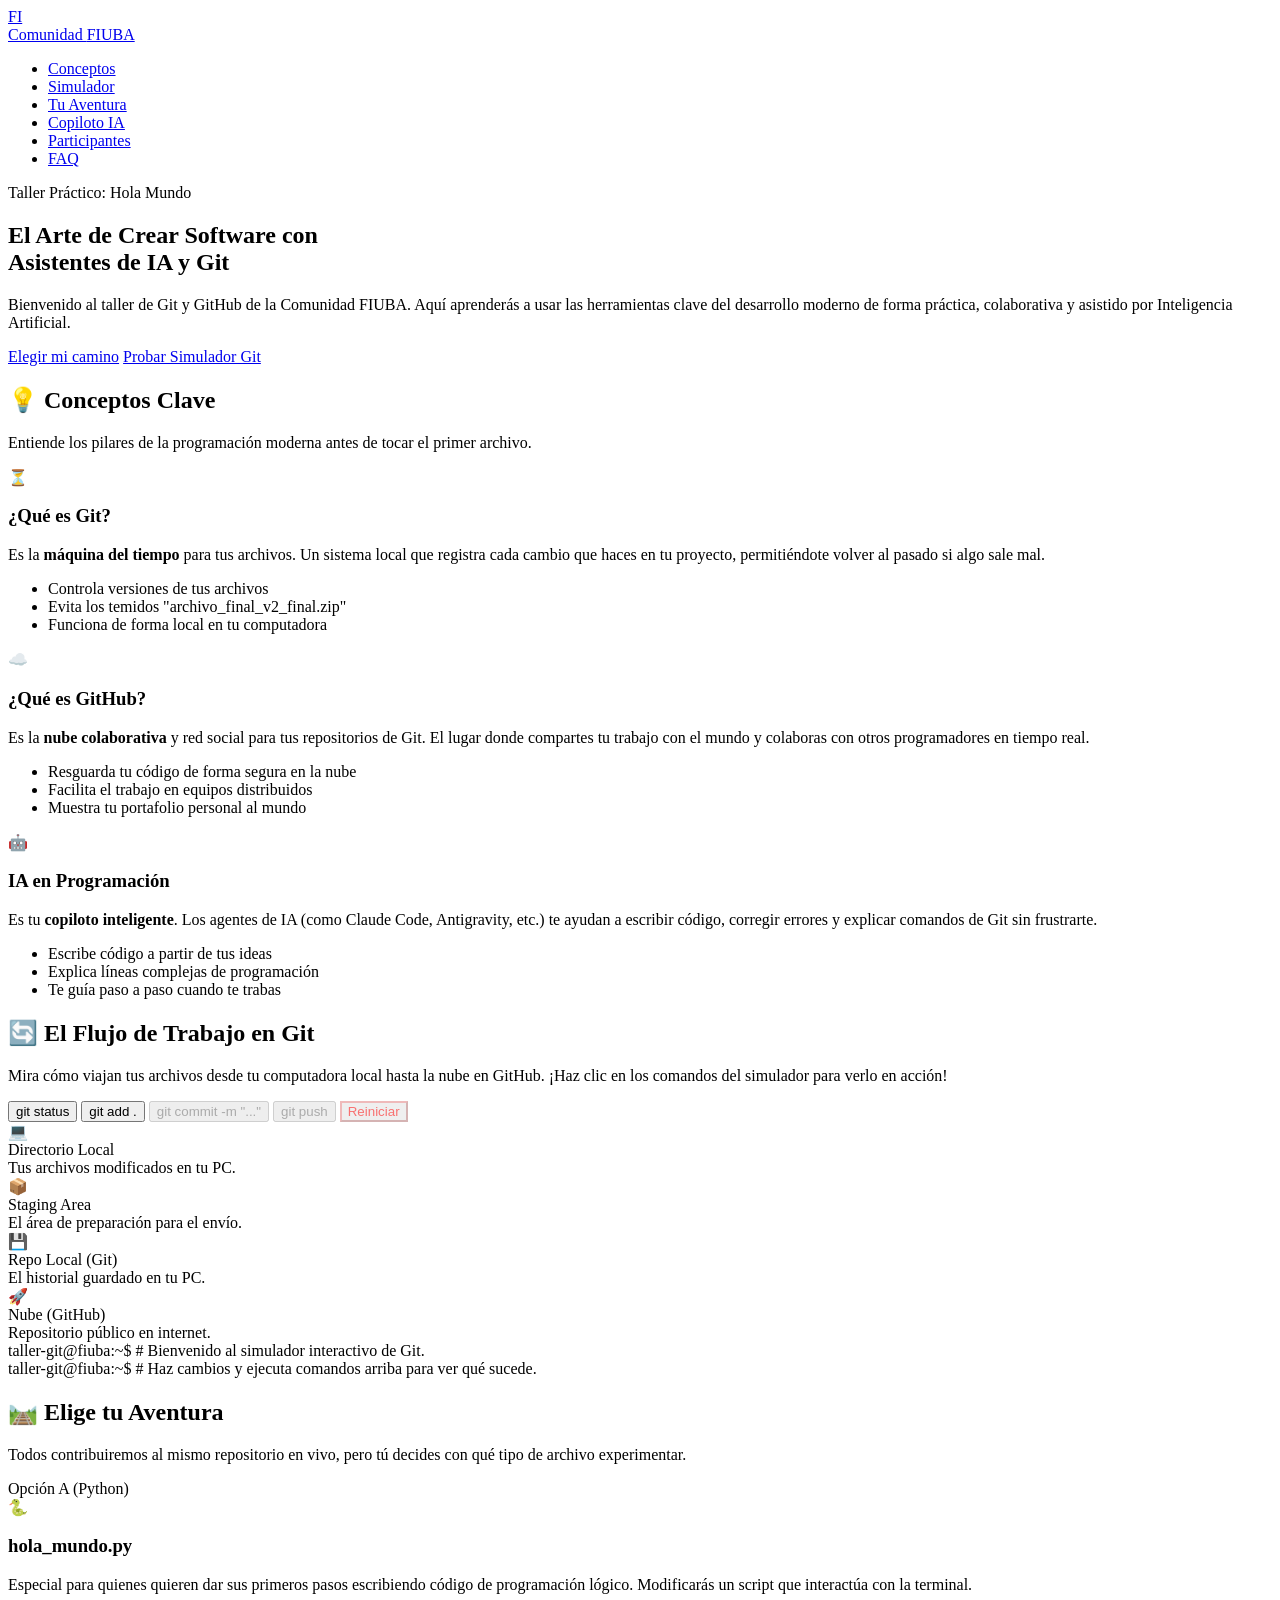
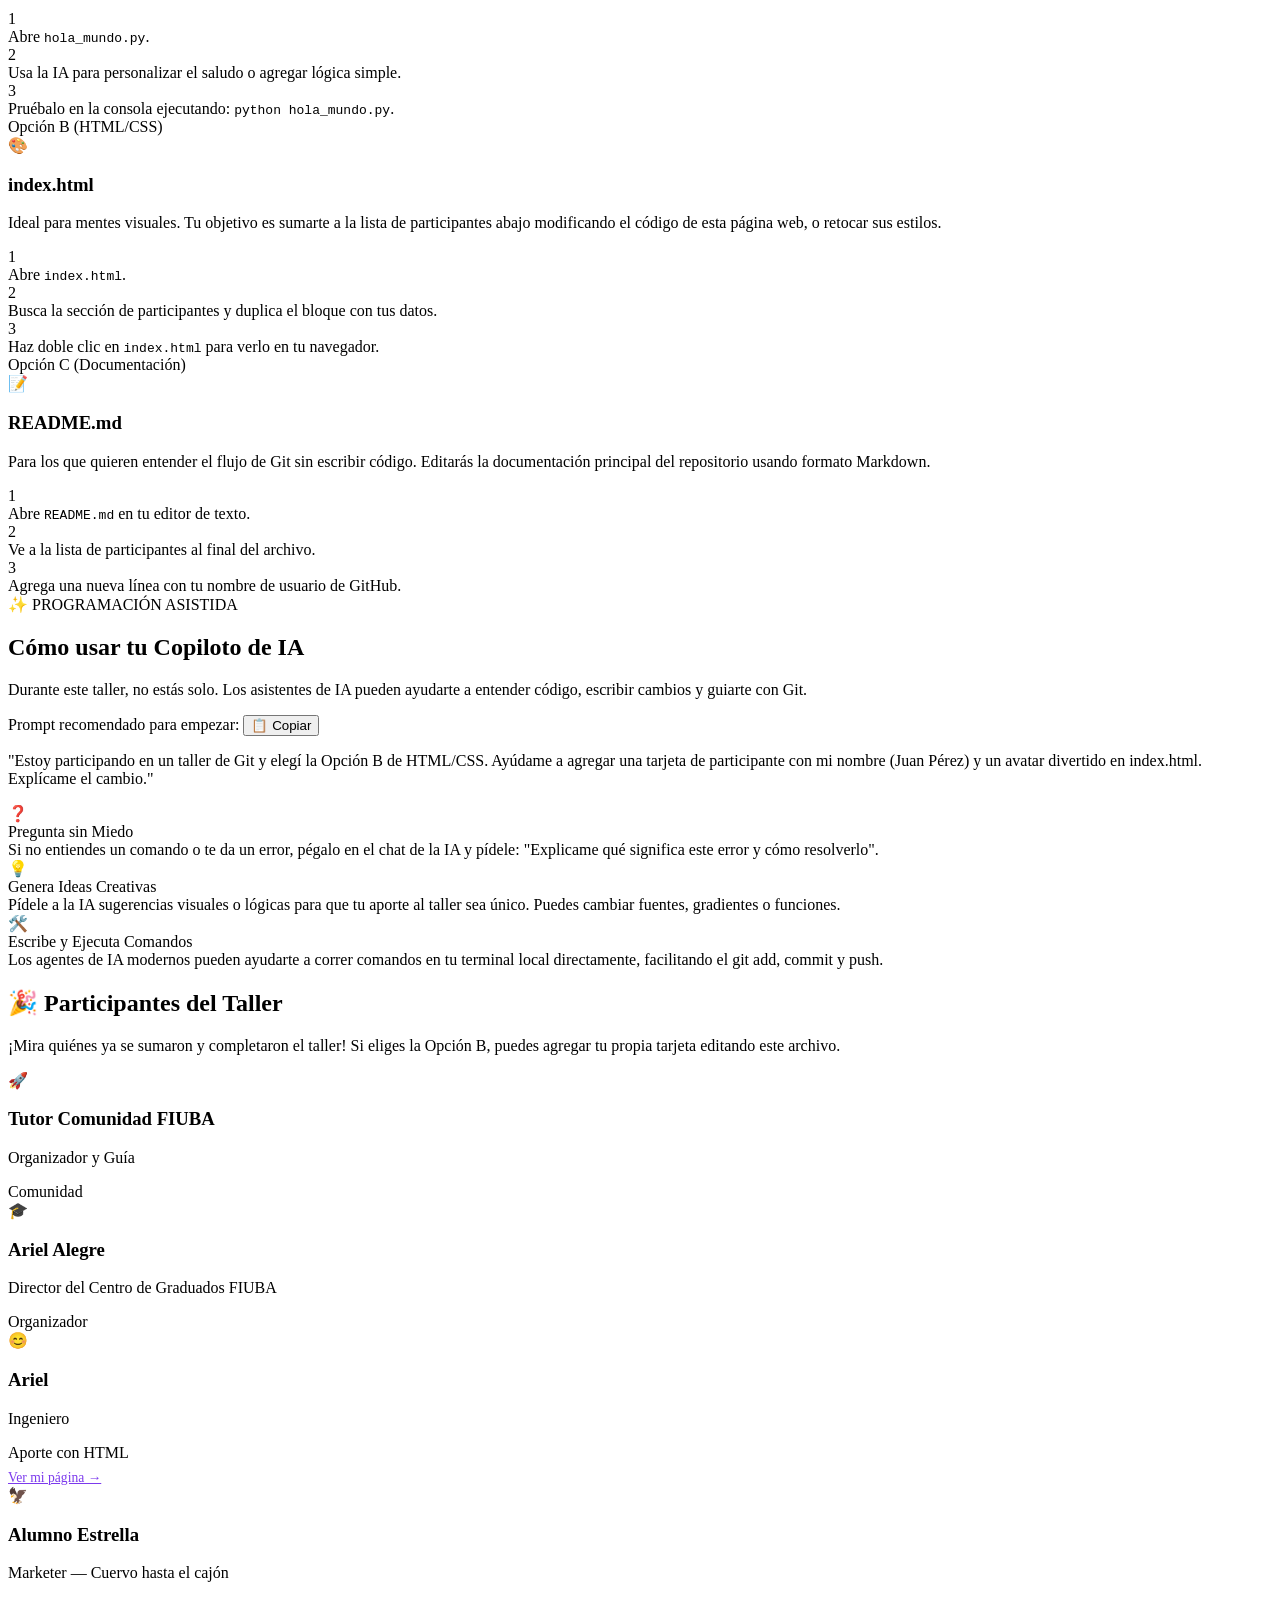
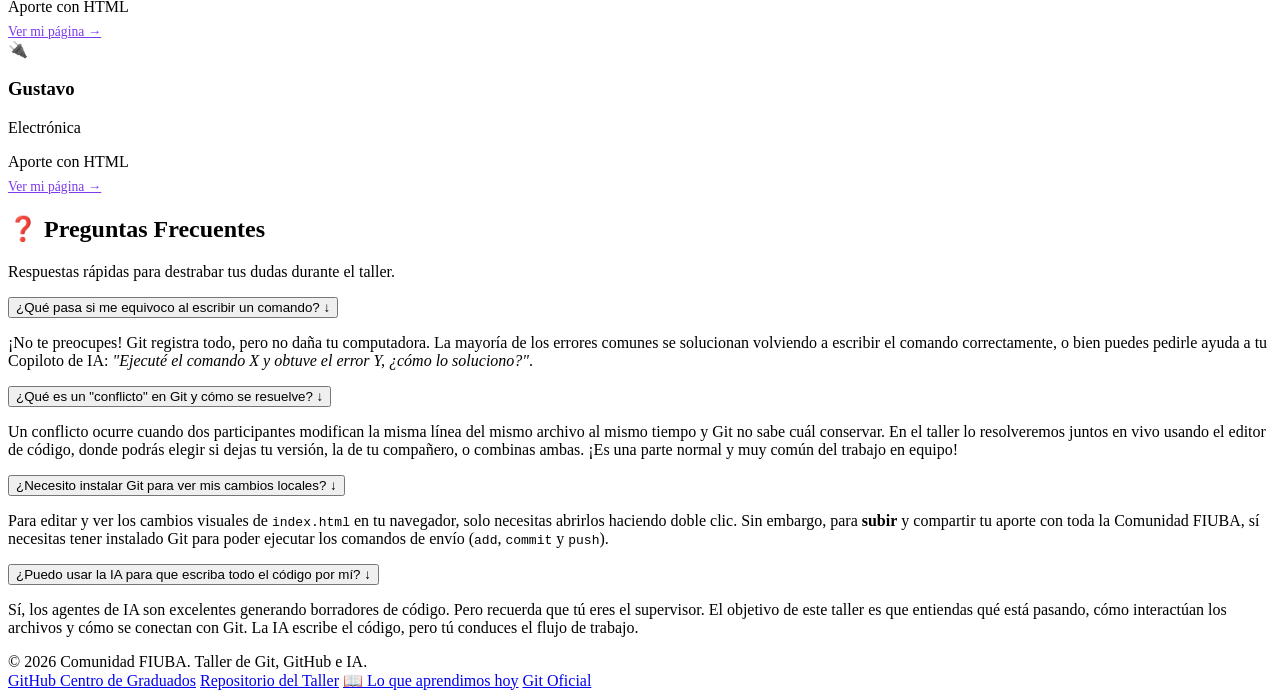
==== index.html @ e14eeb82 "Agregar tarjeta de Gustavo con link a su página" ====
<!DOCTYPE html>
<html lang="es">
<head>
  <meta charset="UTF-8">
  <meta name="viewport" content="width=device-width, initial-scale=1.0">
  <title>Taller: Hola Mundo con Git, GitHub e IA - Comunidad FIUBA</title>
  <meta name="description" content="Aprende las bases del control de versiones con Git, la colaboración en GitHub y cómo potenciar tu desarrollo con Inteligencia Artificial. Pensado para principiantes.">
  
  <!-- Enlace a los estilos premium -->
  <link rel="stylesheet" href="index.css">
  
  <!-- Icono favicon decorativo rápido -->
  <link rel="icon" href="data:image/svg+xml,<svg xmlns=%22http://www.w3.org/2000/svg%22 viewBox=%220 0 100 100%22><text y=%22.9em%22 font-size=%2290%22>🚀</text></svg>">
</head>
<body>

  <!-- HEADER -->
  <header>
    <div class="container header-content">
      <a href="#" class="logo">
        <div class="logo-icon">FI</div>
        <div class="logo-text">Comunidad <span>FIUBA</span></div>
      </a>
      <nav>
        <ul>
          <li><a href="#conceptos">Conceptos</a></li>
          <li><a href="#workflow">Simulador</a></li>
          <li><a href="#aventura">Tu Aventura</a></li>
          <li><a href="#copiloto">Copiloto IA</a></li>
          <li><a href="#participantes">Participantes</a></li>
          <li><a href="#faq">FAQ</a></li>
        </ul>
      </nav>
    </div>
  </header>

  <!-- HERO SECTION -->
  <section class="hero container">
    <div class="badge">
      <span class="badge-dot"></span>
      Taller Práctico: Hola Mundo
    </div>
    <h1>El Arte de Crear Software con<br><span>Asistentes de IA y Git</span></h1>
    <p>
      Bienvenido al taller de Git y GitHub de la Comunidad FIUBA. Aquí aprenderás a usar las herramientas clave del desarrollo moderno de forma práctica, colaborativa y asistido por Inteligencia Artificial.
    </p>
    <div class="cta-group">
      <a href="#aventura" class="btn btn-primary">Elegir mi camino</a>
      <a href="#workflow" class="btn btn-secondary">Probar Simulador Git</a>
    </div>
  </section>

  <!-- CONCEPTOS CLAVE -->
  <section id="conceptos" class="container">
    <div class="section-header">
      <h2>💡 Conceptos Clave</h2>
      <p>Entiende los pilares de la programación moderna antes de tocar el primer archivo.</p>
    </div>
    
    <div class="concept-grid">
      <!-- Tarjeta Git -->
      <div class="card card-cyan">
        <div class="card-icon card-icon-cyan">⏳</div>
        <h3>¿Qué es Git?</h3>
        <p>
          Es la <strong>máquina del tiempo</strong> para tus archivos. Un sistema local que registra cada cambio que haces en tu proyecto, permitiéndote volver al pasado si algo sale mal.
        </p>
        <ul class="card-bullets">
          <li>Controla versiones de tus archivos</li>
          <li>Evita los temidos "archivo_final_v2_final.zip"</li>
          <li>Funciona de forma local en tu computadora</li>
        </ul>
      </div>

      <!-- Tarjeta GitHub -->
      <div class="card card-violet">
        <div class="card-icon card-icon-violet">☁️</div>
        <h3>¿Qué es GitHub?</h3>
        <p>
          Es la <strong>nube colaborativa</strong> y red social para tus repositorios de Git. El lugar donde compartes tu trabajo con el mundo y colaboras con otros programadores en tiempo real.
        </p>
        <ul class="card-bullets">
          <li>Resguarda tu código de forma segura en la nube</li>
          <li>Facilita el trabajo en equipos distribuidos</li>
          <li>Muestra tu portafolio personal al mundo</li>
        </ul>
      </div>

      <!-- Tarjeta IA Asistida -->
      <div class="card card-pink">
        <div class="card-icon card-icon-pink">🤖</div>
        <h3>IA en Programación</h3>
        <p>
          Es tu <strong>copiloto inteligente</strong>. Los agentes de IA (como Claude Code, Antigravity, etc.) te ayudan a escribir código, corregir errores y explicar comandos de Git sin frustrarte.
        </p>
        <ul class="card-bullets">
          <li>Escribe código a partir de tus ideas</li>
          <li>Explica líneas complejas de programación</li>
          <li>Te guía paso a paso cuando te trabas</li>
        </ul>
      </div>
    </div>
  </section>

  <!-- SIMULADOR INTERACTIVO DE GIT -->
  <section id="workflow" class="container">
    <div class="section-header">
      <h2>🔄 El Flujo de Trabajo en Git</h2>
      <p>Mira cómo viajan tus archivos desde tu computadora local hasta la nube en GitHub. ¡Haz clic en los comandos del simulador para verlo en acción!</p>
    </div>

    <div class="visualizer-card">
      <!-- Controles del simulador -->
      <div class="simulator-controls">
        <button id="btn-status" class="btn-cmd">git status</button>
        <button id="btn-add" class="btn-cmd">git add .</button>
        <button id="btn-commit" class="btn-cmd" disabled>git commit -m "..."</button>
        <button id="btn-push" class="btn-cmd" disabled>git push</button>
        <button id="btn-reset-sim" class="btn-cmd" style="border-color: rgba(239, 68, 68, 0.3); color: #f87171;">Reiniciar</button>
      </div>

      <!-- Visualización de Nodos -->
      <div class="visualizer-steps">
        <!-- Nodo 1: Working Directory -->
        <div id="node-working" class="vis-step active step-working">
          <div class="vis-node">💻</div>
          <div class="vis-label">Directorio Local</div>
          <div class="vis-desc">Tus archivos modificados en tu PC.</div>
        </div>
        
        <!-- Nodo 2: Staging Area -->
        <div id="node-staging" class="vis-step step-staging">
          <div class="vis-node">📦</div>
          <div class="vis-label">Staging Area</div>
          <div class="vis-desc">El área de preparación para el envío.</div>
        </div>
        
        <!-- Nodo 3: Local Repo -->
        <div id="node-local" class="vis-step step-local">
          <div class="vis-node">💾</div>
          <div class="vis-label">Repo Local (Git)</div>
          <div class="vis-desc">El historial guardado en tu PC.</div>
        </div>
        
        <!-- Nodo 4: Remote GitHub -->
        <div id="node-remote" class="vis-step step-remote">
          <div class="vis-node">🚀</div>
          <div class="vis-label">Nube (GitHub)</div>
          <div class="vis-desc">Repositorio público en internet.</div>
        </div>
      </div>

      <!-- Consola de comandos simulada -->
      <div class="simulator-console">
        <div class="console-header">
          <div class="console-dot console-dot-red"></div>
          <div class="console-dot console-dot-yellow"></div>
          <div class="console-dot console-dot-green"></div>
        </div>
        <div id="console-content" class="console-content">
          <div class="console-line"><span class="console-prompt">taller-git@fiuba:~$</span> <span class="console-command"># Bienvenido al simulador interactivo de Git.</span></div>
          <div class="console-line"><span class="console-prompt">taller-git@fiuba:~$</span> <span class="console-command"># Haz cambios y ejecuta comandos arriba para ver qué sucede.</span></div>
        </div>
      </div>
    </div>
  </section>

  <!-- ELIGE TU AVENTURA (Los Caminos) -->
  <section id="aventura" class="container">
    <div class="section-header">
      <h2>🛤️ Elige tu Aventura</h2>
      <p>Todos contribuiremos al mismo repositorio en vivo, pero tú decides con qué tipo de archivo experimentar.</p>
    </div>

    <div class="adventure-cards">
      <!-- Opción A: Python -->
      <div class="adv-card">
        <div class="adv-header">
          <span class="adv-badge badge-py">Opción A (Python)</span>
          <div class="adv-icon">🐍</div>
        </div>
        <h3>hola_mundo.py</h3>
        <p>
          Especial para quienes quieren dar sus primeros pasos escribiendo código de programación lógico. Modificarás un script que interactúa con la terminal.
        </p>
        <div class="adv-steps">
          <div class="adv-step-item">
            <div class="adv-step-num">1</div>
            <div class="adv-step-text">Abre <code>hola_mundo.py</code>.</div>
          </div>
          <div class="adv-step-item">
            <div class="adv-step-num">2</div>
            <div class="adv-step-text">Usa la IA para personalizar el saludo o agregar lógica simple.</div>
          </div>
          <div class="adv-step-item">
            <div class="adv-step-num">3</div>
            <div class="adv-step-text">Pruébalo en la consola ejecutando: <code>python hola_mundo.py</code>.</div>
          </div>
        </div>
      </div>

      <!-- Opción B: HTML/CSS (Esta página) -->
      <div class="adv-card">
        <div class="adv-header">
          <span class="adv-badge badge-html">Opción B (HTML/CSS)</span>
          <div class="adv-icon">🎨</div>
        </div>
        <h3>index.html</h3>
        <p>
          Ideal para mentes visuales. Tu objetivo es sumarte a la lista de participantes abajo modificando el código de esta página web, o retocar sus estilos.
        </p>
        <div class="adv-steps">
          <div class="adv-step-item">
            <div class="adv-step-num">1</div>
            <div class="adv-step-text">Abre <code>index.html</code>.</div>
          </div>
          <div class="adv-step-item">
            <div class="adv-step-num">2</div>
            <div class="adv-step-text">Busca la sección de participantes y duplica el bloque con tus datos.</div>
          </div>
          <div class="adv-step-item">
            <div class="adv-step-num">3</div>
            <div class="adv-step-text">Haz doble clic en <code>index.html</code> para verlo en tu navegador.</div>
          </div>
        </div>
      </div>

      <!-- Opción C: README.md -->
      <div class="adv-card">
        <div class="adv-header">
          <span class="adv-badge badge-md">Opción C (Documentación)</span>
          <div class="adv-icon">📝</div>
        </div>
        <h3>README.md</h3>
        <p>
          Para los que quieren entender el flujo de Git sin escribir código. Editarás la documentación principal del repositorio usando formato Markdown.
        </p>
        <div class="adv-steps">
          <div class="adv-step-item">
            <div class="adv-step-num">1</div>
            <div class="adv-step-text">Abre <code>README.md</code> en tu editor de texto.</div>
          </div>
          <div class="adv-step-item">
            <div class="adv-step-num">2</div>
            <div class="adv-step-text">Ve a la lista de participantes al final del archivo.</div>
          </div>
          <div class="adv-step-item">
            <div class="adv-step-num">3</div>
            <div class="adv-step-text">Agrega una nueva línea con tu nombre de usuario de GitHub.</div>
          </div>
        </div>
      </div>
    </div>
  </section>

  <!-- SECCIÓN COPILOTO DE IA -->
  <section id="copiloto" class="container">
    <div class="ia-guide">
      <div class="ia-guide-content">
        <div>
          <div class="ia-badge">✨ PROGRAMACIÓN ASISTIDA</div>
          <h2 class="ia-title">Cómo usar tu <span>Copiloto de IA</span></h2>
          <p class="ia-intro">
            Durante este taller, no estás solo. Los asistentes de IA pueden ayudarte a entender código, escribir cambios y guiarte con Git.
          </p>
          
          <div class="prompt-box">
            <div class="prompt-header">
              <span>Prompt recomendado para empezar:</span>
              <button class="prompt-copy-btn" onclick="copyPrompt()">📋 Copiar</button>
            </div>
            <p id="prompt-text" class="prompt-text">
              "Estoy participando en un taller de Git y elegí la Opción B de HTML/CSS. Ayúdame a agregar una tarjeta de participante con mi nombre (Juan Pérez) y un avatar divertido en index.html. Explícame el cambio."
            </p>
          </div>
        </div>

        <div class="ia-features">
          <!-- Feature 1 -->
          <div class="ia-feature-card">
            <div class="ia-feat-icon">❓</div>
            <div>
              <div class="ia-feat-title">Pregunta sin Miedo</div>
              <div class="ia-feat-desc">Si no entiendes un comando o te da un error, pégalo en el chat de la IA y pídele: "Explicame qué significa este error y cómo resolverlo".</div>
            </div>
          </div>
          <!-- Feature 2 -->
          <div class="ia-feature-card">
            <div class="ia-feat-icon">💡</div>
            <div>
              <div class="ia-feat-title">Genera Ideas Creativas</div>
              <div class="ia-feat-desc">Pídele a la IA sugerencias visuales o lógicas para que tu aporte al taller sea único. Puedes cambiar fuentes, gradientes o funciones.</div>
            </div>
          </div>
          <!-- Feature 3 -->
          <div class="ia-feature-card">
            <div class="ia-feat-icon">🛠️</div>
            <div>
              <div class="ia-feat-title">Escribe y Ejecuta Comandos</div>
              <div class="ia-feat-desc">Los agentes de IA modernos pueden ayudarte a correr comandos en tu terminal local directamente, facilitando el git add, commit y push.</div>
            </div>
          </div>
        </div>
      </div>
    </div>
  </section>

  <!-- PARTICIPANTES DEL TALLER (Espacio interactivo para los alumnos) -->
  <section id="participantes" class="container">
    <div class="section-header">
      <h2>🎉 Participantes del Taller</h2>
      <p>¡Mira quiénes ya se sumaron y completaron el taller! Si eliges la Opción B, puedes agregar tu propia tarjeta editando este archivo.</p>
    </div>
    
    <div class="participantes-grid">
      
      <!-- EJEMPLO DE TARJETA:
           Para sumarte, copia el siguiente bloque, pégalo ABAJO de este comentario y modifícalo con tus datos:
           
      <div class="participante-card">
        <div class="part-avatar">🦊</div>
        <h3>Tu Nombre y Apellido</h3>
        <p>Tu rol / Pasatiempo / Carrera</p>
        <span class="part-badge badge-html">Aporte con HTML</span>
      </div>
      -->
      
      <!-- Tarjeta del Tutor del Taller -->
      <div class="participante-card">
        <div class="part-avatar">🚀</div>
        <h3>Tutor Comunidad FIUBA</h3>
        <p>Organizador y Guía</p>
        <span class="part-badge badge-fiuba">Comunidad</span>
      </div>

      <div class="participante-card">
        <div class="part-avatar">🎓</div>
        <h3>Ariel Alegre</h3>
        <p>Director del Centro de Graduados FIUBA</p>
        <span class="part-badge badge-fiuba">Organizador</span>
      </div>

      <div class="participante-card">
        <div class="part-avatar">😊</div>
        <h3>Ariel</h3>
        <p>Ingeniero</p>
        <span class="part-badge badge-html">Aporte con HTML</span>
        <br>
        <a href="/ariel.html" style="color:#7c3aed; font-size:0.85rem; margin-top:0.5rem; display:inline-block;">Ver mi página →</a>
      </div>

      <div class="participante-card">
        <div class="part-avatar">🦅</div>
        <h3>Alumno Estrella</h3>
        <p>Marketer — Cuervo hasta el cajón</p>
        <span class="part-badge badge-html">Aporte con HTML</span>
        <br>
        <a href="/alumno-estrella.html" style="color:#7c3aed; font-size:0.85rem; margin-top:0.5rem; display:inline-block;">Ver mi página →</a>
      </div>

      <div class="participante-card">
        <div class="part-avatar">🔌</div>
        <h3>Gustavo</h3>
        <p>Electrónica</p>
        <span class="part-badge badge-html">Aporte con HTML</span>
        <br>
        <a href="/gustavo.html" style="color:#7c3aed; font-size:0.85rem; margin-top:0.5rem; display:inline-block;">Ver mi página →</a>
      </div>

      <!-- AGREGAR NUEVAS TARJETAS DE ALUMNOS AQUÍ -->

    </div>
  </section>

  <!-- PREGUNTAS FRECUENTES (FAQ) -->
  <section id="faq" class="container">
    <div class="section-header">
      <h2>❓ Preguntas Frecuentes</h2>
      <p>Respuestas rápidas para destrabar tus dudas durante el taller.</p>
    </div>

    <div class="faq-list">
      <!-- FAQ 1 -->
      <div class="faq-item">
        <button class="faq-question">
          <span>¿Qué pasa si me equivoco al escribir un comando?</span>
          <span class="faq-icon">↓</span>
        </button>
        <div class="faq-answer">
          <p>
            ¡No te preocupes! Git registra todo, pero no daña tu computadora. La mayoría de los errores comunes se solucionan volviendo a escribir el comando correctamente, o bien puedes pedirle ayuda a tu Copiloto de IA: <em>"Ejecuté el comando X y obtuve el error Y, ¿cómo lo soluciono?"</em>.
          </p>
        </div>
      </div>

      <!-- FAQ 2 -->
      <div class="faq-item">
        <button class="faq-question">
          <span>¿Qué es un "conflicto" en Git y cómo se resuelve?</span>
          <span class="faq-icon">↓</span>
        </button>
        <div class="faq-answer">
          <p>
            Un conflicto ocurre cuando dos participantes modifican la misma línea del mismo archivo al mismo tiempo y Git no sabe cuál conservar. En el taller lo resolveremos juntos en vivo usando el editor de código, donde podrás elegir si dejas tu versión, la de tu compañero, o combinas ambas. ¡Es una parte normal y muy común del trabajo en equipo!
          </p>
        </div>
      </div>

      <!-- FAQ 3 -->
      <div class="faq-item">
        <button class="faq-question">
          <span>¿Necesito instalar Git para ver mis cambios locales?</span>
          <span class="faq-icon">↓</span>
        </button>
        <div class="faq-answer">
          <p>
            Para editar y ver los cambios visuales de <code>index.html</code> en tu navegador, solo necesitas abrirlos haciendo doble clic. Sin embargo, para <strong>subir</strong> y compartir tu aporte con toda la Comunidad FIUBA, sí necesitas tener instalado Git para poder ejecutar los comandos de envío (<code>add</code>, <code>commit</code> y <code>push</code>).
          </p>
        </div>
      </div>

      <!-- FAQ 4 -->
      <div class="faq-item">
        <button class="faq-question">
          <span>¿Puedo usar la IA para que escriba todo el código por mí?</span>
          <span class="faq-icon">↓</span>
        </button>
        <div class="faq-answer">
          <p>
            Sí, los agentes de IA son excelentes generando borradores de código. Pero recuerda que tú eres el supervisor. El objetivo de este taller es que entiendas qué está pasando, cómo interactúan los archivos y cómo se conectan con Git. La IA escribe el código, pero tú conduces el flujo de trabajo.
          </p>
        </div>
      </div>
    </div>
  </section>

  <!-- FOOTER -->
  <footer>
    <div class="container footer-content">
      <div class="footer-copy">
        © 2026 Comunidad FIUBA. Taller de Git, GitHub e IA.
      </div>
      <div class="footer-links">
        <a href="https://github.com/centrograduadosFIUBA" target="_blank">GitHub Centro de Graduados</a>
        <a href="https://github.com/centrograduadosFIUBA/tallerHM.git" target="_blank">Repositorio del Taller</a>
        <a href="https://github.com/centrograduadosFIUBA/tallerHM#lo-que-aprendí-hoy" target="_blank">📖 Lo que aprendimos hoy</a>
        <a href="https://git-scm.com/" target="_blank">Git Oficial</a>
      </div>
    </div>
  </footer>

  <!-- LÓGICA DE INTERACTIVIDAD (JAVASCRIPT) -->
  <script>
    // 1. Efecto Glow de Seguimiento del Mouse para las Tarjetas
    const cards = document.querySelectorAll('.card, .adv-card, .participante-card');
    cards.forEach(card => {
      card.addEventListener('mousemove', e => {
        const rect = card.getBoundingClientRect();
        const x = e.clientX - rect.left;
        const y = e.clientY - rect.top;
        card.style.setProperty('--mouse-x', `${x}px`);
        card.style.setProperty('--mouse-y', `${y}px`);
      });
    });

    // 2. Acordeón de Preguntas Frecuentes
    const faqItems = document.querySelectorAll('.faq-item');
    faqItems.forEach(item => {
      const question = item.querySelector('.faq-question');
      question.addEventListener('click', () => {
        const isActive = item.classList.contains('active');
        
        // Cerrar todos los demás items
        faqItems.forEach(otherItem => {
          if (otherItem !== item) {
            otherItem.classList.remove('active');
          }
        });
        
        // Alternar el item actual
        if (isActive) {
          item.classList.remove('active');
        } else {
          item.classList.add('active');
        }
      });
    });

    // 3. Copiar Prompt de IA al Portapapeles
    function copyPrompt() {
      const promptText = document.getElementById('prompt-text').innerText.trim();
      navigator.clipboard.writeText(promptText).then(() => {
        const copyBtn = document.querySelector('.prompt-copy-btn');
        copyBtn.innerText = '✅ ¡Copiado!';
        copyBtn.style.color = 'var(--accent-green)';
        setTimeout(() => {
          copyBtn.innerText = '📋 Copiar';
          copyBtn.style.color = 'var(--text-muted)';
        }, 2000);
      }).catch(err => {
        console.error('Error al copiar al portapapeles: ', err);
      });
    }

    // 4. Simulador Interactivo de Git Flow
    const nodes = {
      working: document.getElementById('node-working'),
      staging: document.getElementById('node-staging'),
      local: document.getElementById('node-local'),
      remote: document.getElementById('node-remote')
    };

    const buttons = {
      status: document.getElementById('btn-status'),
      add: document.getElementById('btn-add'),
      commit: document.getElementById('btn-commit'),
      push: document.getElementById('btn-push'),
      reset: document.getElementById('btn-reset-sim')
    };

    const consoleContent = document.getElementById('console-content');

    let simState = 'idle'; // idle -> has_changes -> staged -> committed -> pushed

    function writeConsole(cmd, output) {
      const lineHtml = `
        <div class="console-line">
          <span class="console-prompt">taller-git@fiuba:~$</span> 
          <span class="console-command">${cmd}</span>
        </div>
        <div class="console-line">
          <span class="console-output">${output}</span>
        </div>
      `;
      consoleContent.innerHTML += lineHtml;
      // Scroll automático al final de la consola
      consoleContent.scrollTop = consoleContent.scrollHeight;
    }

    function clearConsole() {
      consoleContent.innerHTML = '';
    }

    // Comportamientos de los comandos del simulador
    buttons.status.addEventListener('click', () => {
      if (simState === 'idle') {
        simState = 'has_changes';
        writeConsole('git status', 
`En la rama main
Tu rama está al día con 'origin/main'.

Archivos sin preparar para el commit:
  (usa "git add <archivo>..." para incluirlo a lo que se enviará)
\t<span style="color:#ef4444;">modificado:   index.html</span>
\t<span style="color:#ef4444;">modificado:   hola_mundo.py</span>

sin cambios agregados al commit (usa "git add" y/o "git commit -a")`);
      } else if (simState === 'has_changes') {
        writeConsole('git status', 
`En la rama main
Cambios no preparados para el commit (los mismos archivos modificados).
Usa git add para prepararlos.`);
      } else if (simState === 'staged') {
        writeConsole('git status',
`En la rama main
Cambios listos para ser comprometidos:
  (usa "git restore --staged <archivo>..." para sacar del área de preparación)
\t<span style="color:#10b981;">modificado:   index.html</span>
\t<span style="color:#10b981;">modificado:   hola_mundo.py</span>`);
      } else if (simState === 'committed') {
        writeConsole('git status',
`En la rama main
Tu rama está adelantada a 'origin/main' por 1 commit.
  (usa "git push" para publicar tus commits locales)

nada para hacer commit, el árbol de trabajo está limpio`);
      } else if (simState === 'pushed') {
        writeConsole('git status',
`En la rama main
Tu rama está al día con 'origin/main'.

nada para hacer commit, el árbol de trabajo está limpio`);
      }
    });

    buttons.add.addEventListener('click', () => {
      if (simState === 'idle' || simState === 'has_changes') {
        simState = 'staged';
        
        // Animación visual de transición
        nodes.working.classList.remove('active');
        nodes.staging.classList.add('active');
        
        writeConsole('git add .', 
`Se agregaron los archivos al área de Staging (preparación).
Listo para guardar un commit.`);
        
        buttons.commit.disabled = false;
        buttons.add.disabled = true;
      }
    });

    buttons.commit.addEventListener('click', () => {
      if (simState === 'staged') {
        simState = 'committed';
        
        // Animación visual de transición
        nodes.staging.classList.remove('active');
        nodes.local.classList.add('active');
        
        writeConsole('git commit -m "Mi primer aporte al taller"', 
`[main b8f2a1c] Mi primer aporte al taller
 2 files changed, 15 insertions(+), 2 deletions(-)
 Commit guardado exitosamente en tu historial local.`);
        
        buttons.push.disabled = false;
        buttons.commit.disabled = true;
      }
    });

    buttons.push.addEventListener('click', () => {
      if (simState === 'committed') {
        simState = 'pushed';
        
        // Animación visual de transición
        nodes.local.classList.remove('active');
        nodes.remote.classList.add('active');
        
        writeConsole('git push', 
`Subiendo objetos: 100% (5/5), completado.
Resolviendo deltas: 100% (3/3), completado.
To https://github.com/centrograduadosFIUBA/tallerHM.git
   a2c4e1d..b8f2a1c  main -> main
¡Felicidades! Tu aporte está en vivo en la nube de GitHub.`);
        
        buttons.push.disabled = true;
      }
    });

    buttons.reset.addEventListener('click', () => {
      simState = 'idle';
      clearConsole();
      
      // Resetear nodos activos
      Object.values(nodes).forEach(n => n.classList.remove('active'));
      nodes.working.classList.add('active');
      
      // Resetear botones
      buttons.add.disabled = false;
      buttons.commit.disabled = true;
      buttons.push.disabled = true;
      
      writeConsole('# Simulador reiniciado.', 'Modifica archivos locales y empieza de nuevo con "git status" o "git add .".');
    });

  </script>
</body>
</html>
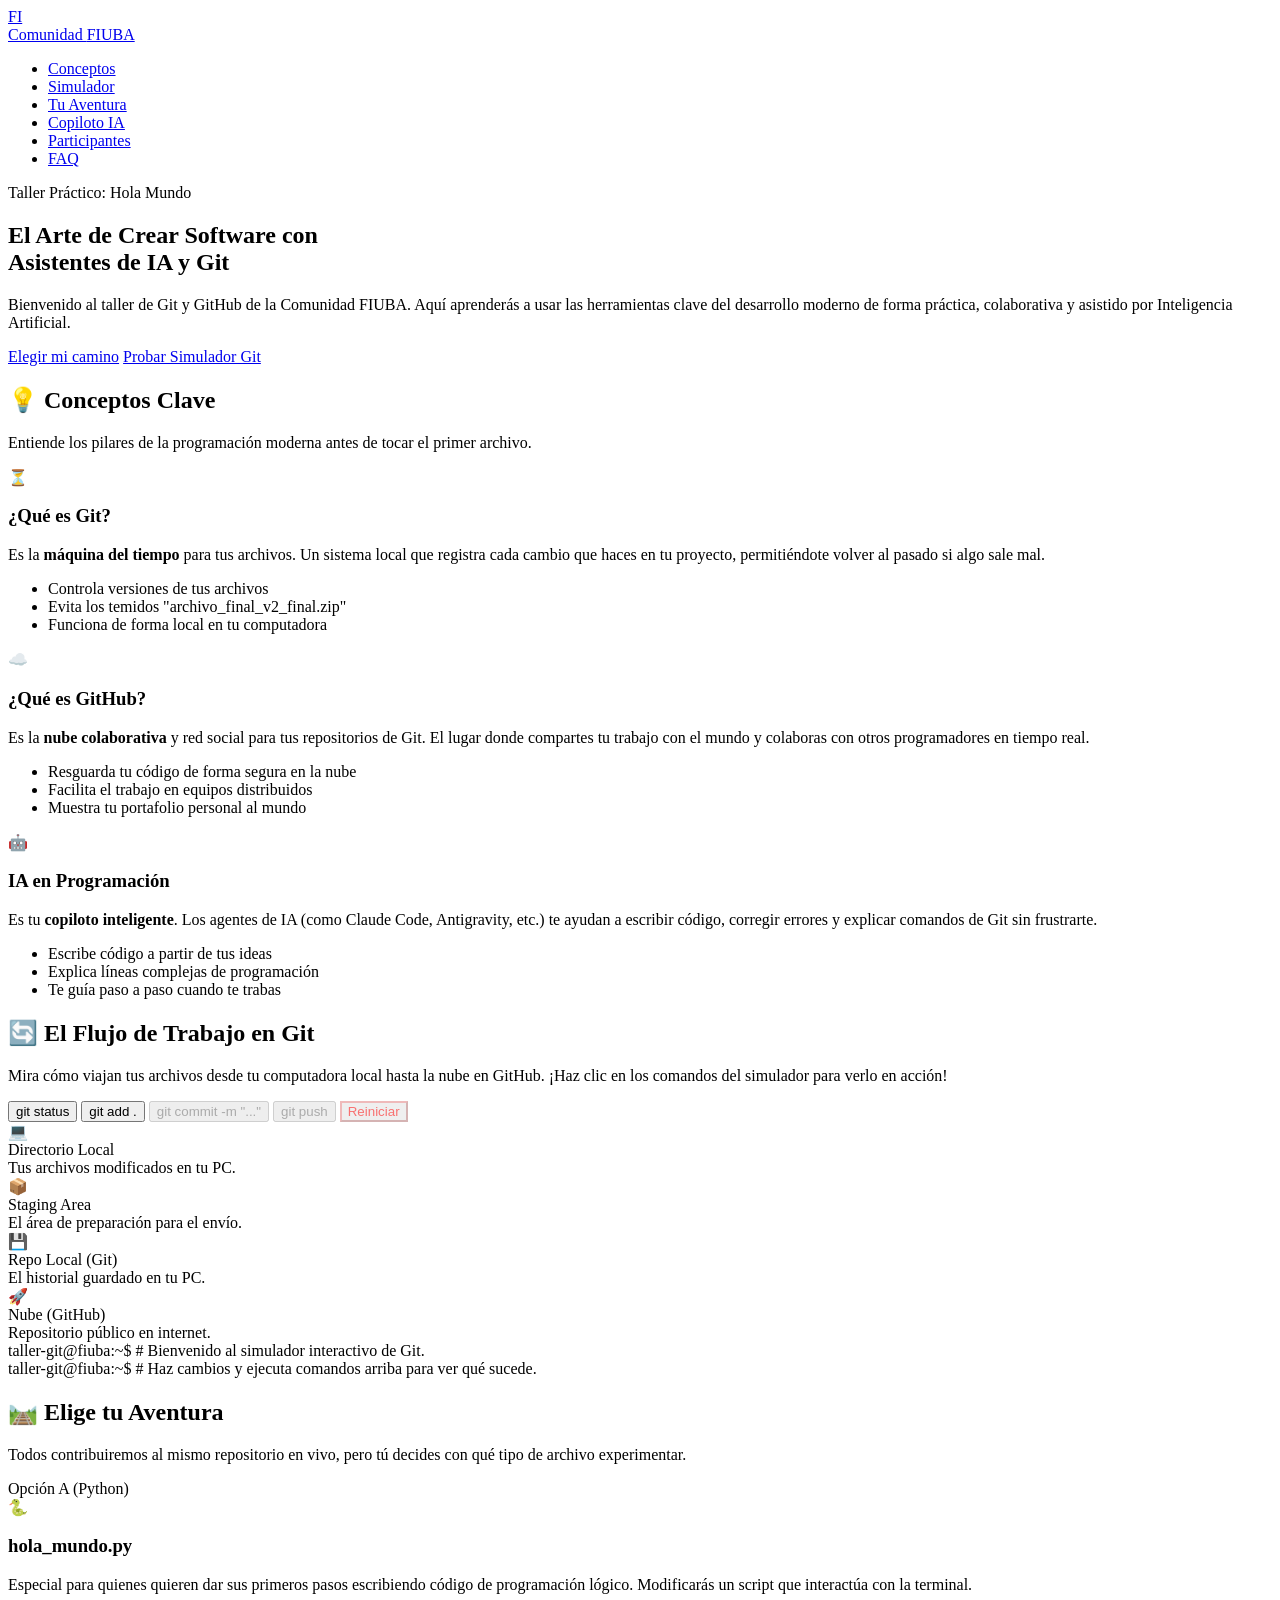
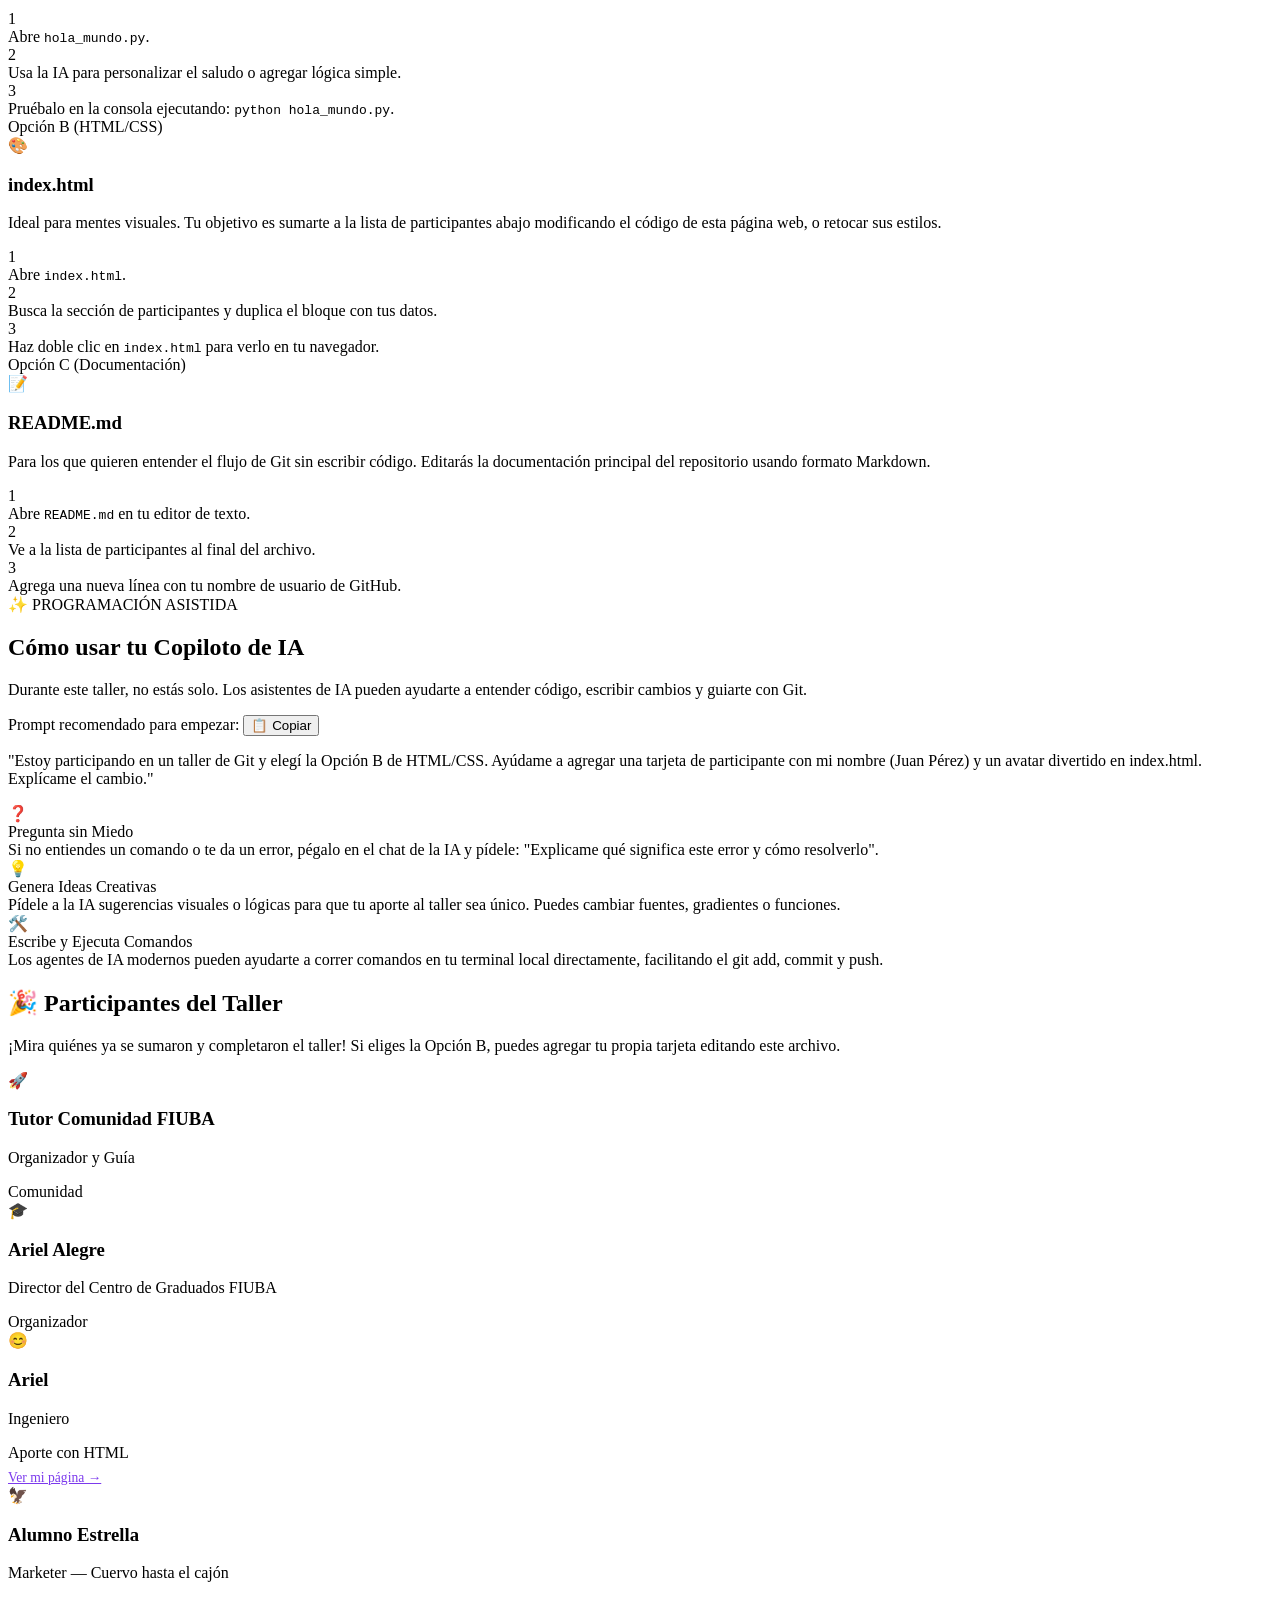
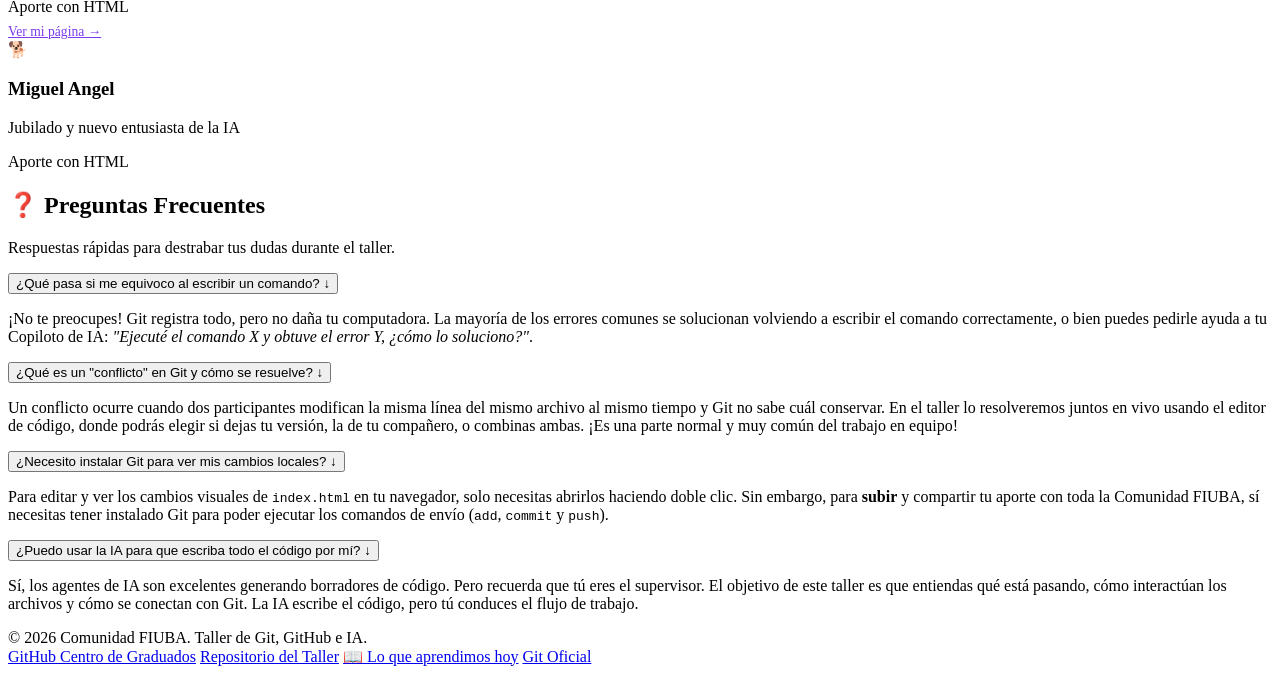
==== commit 711fa44c: "Agrego tarjeta de participante: Miguel Angel" ====
--- a/index.html
+++ b/index.html
@@ -357,16 +357,12 @@
         <br>
         <a href="/alumno-estrella.html" style="color:#7c3aed; font-size:0.85rem; margin-top:0.5rem; display:inline-block;">Ver mi página →</a>
       </div>
-
-      <div class="participante-card">
-        <div class="part-avatar">🔌</div>
-        <h3>Gustavo</h3>
-        <p>Electrónica</p>
-        <span class="part-badge badge-html">Aporte con HTML</span>
-        <br>
-        <a href="/gustavo.html" style="color:#7c3aed; font-size:0.85rem; margin-top:0.5rem; display:inline-block;">Ver mi página →</a>
-      </div>
-
+<div class="participante-card">
+  <div class="part-avatar">🐕</div>
+  <h3>Miguel Angel</h3>
+  <p>Jubilado y nuevo entusiasta de la IA</p>
+  <span class="part-badge badge-html">Aporte con HTML</span>
+</div>
       <!-- AGREGAR NUEVAS TARJETAS DE ALUMNOS AQUÍ -->
 
     </div>
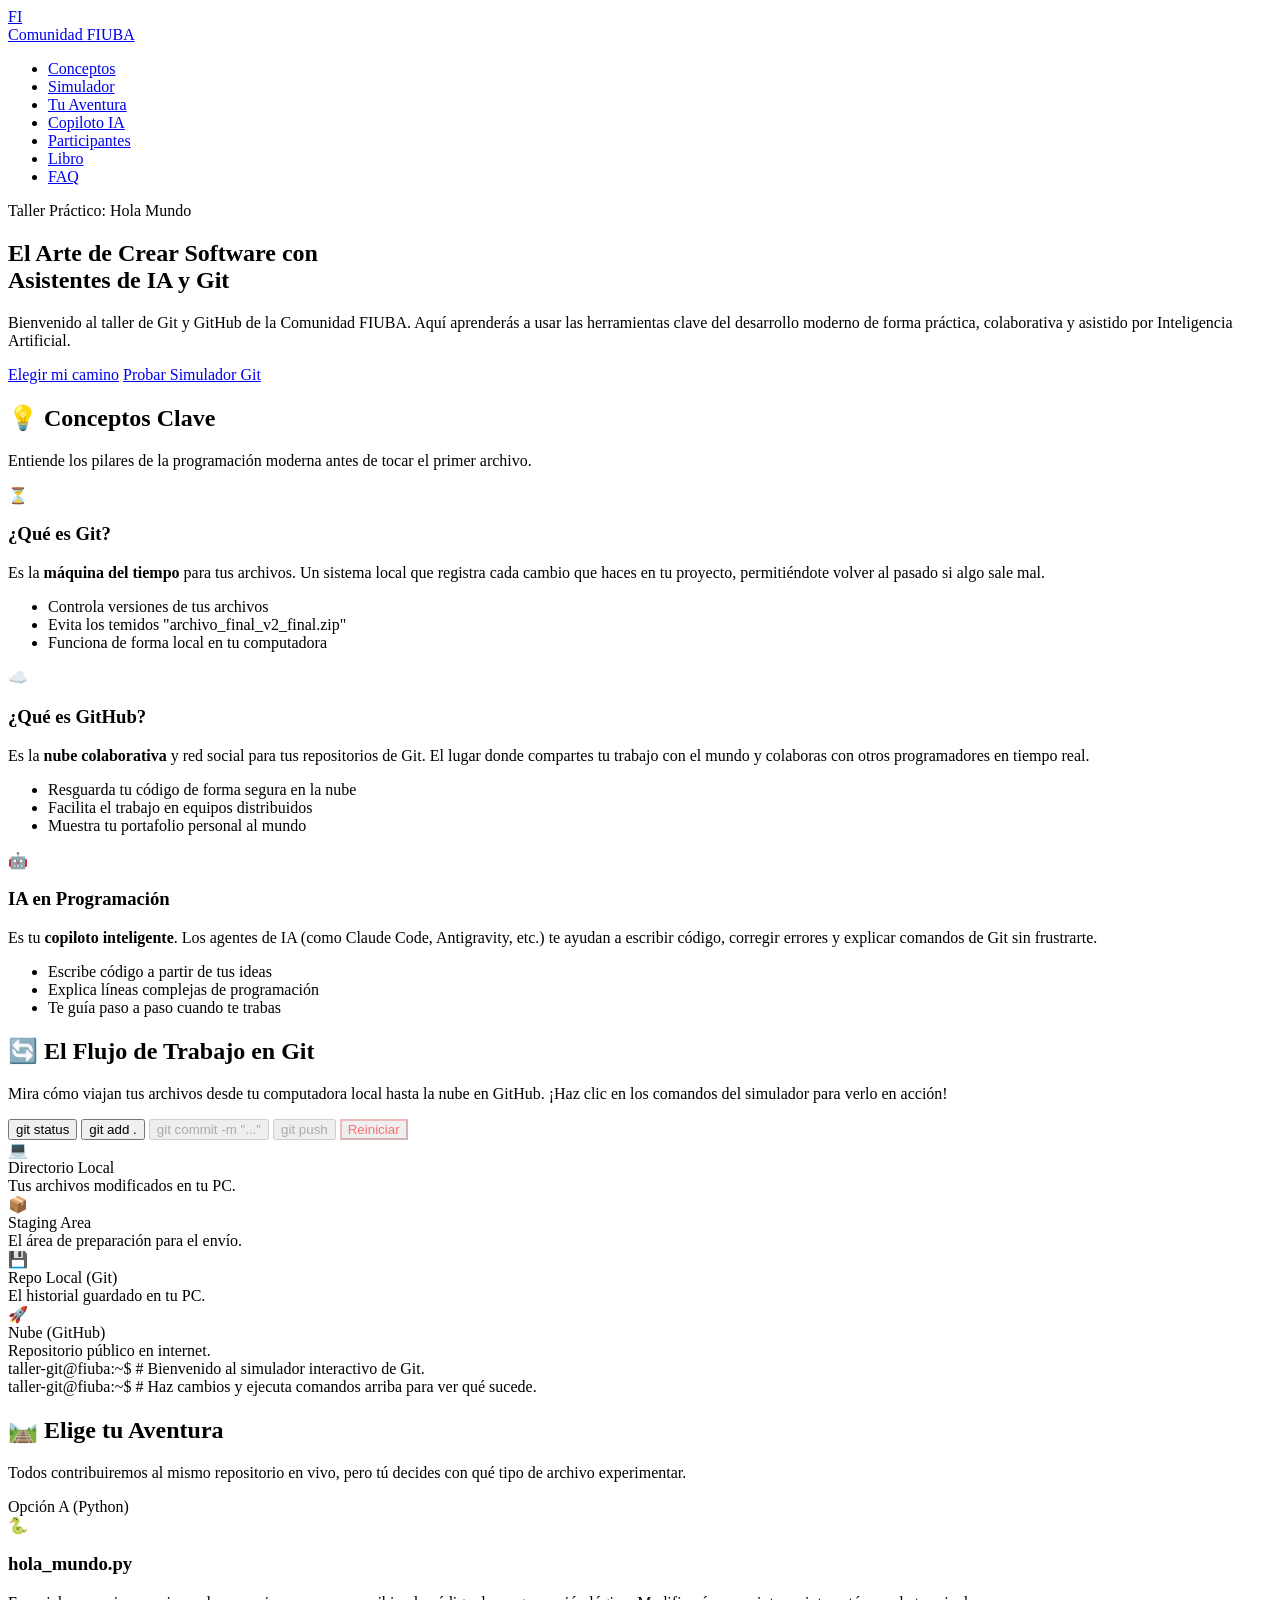
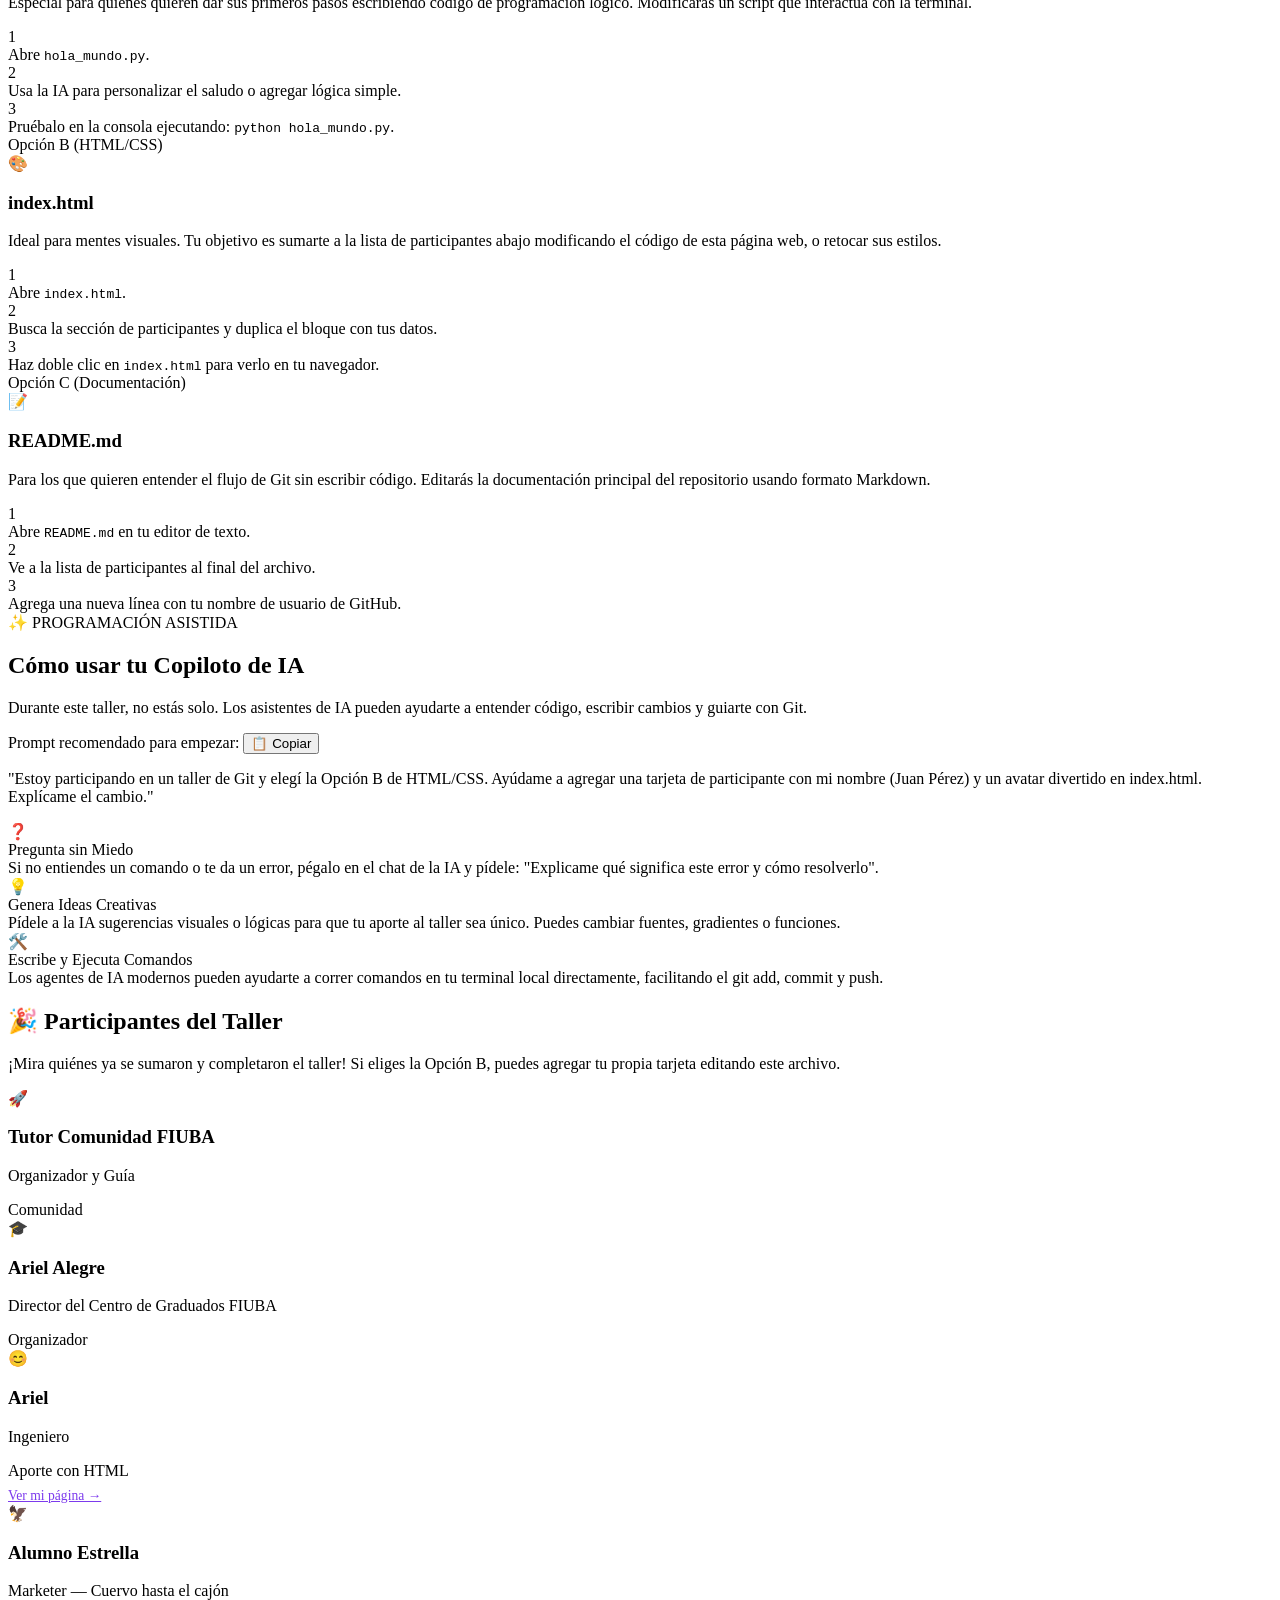
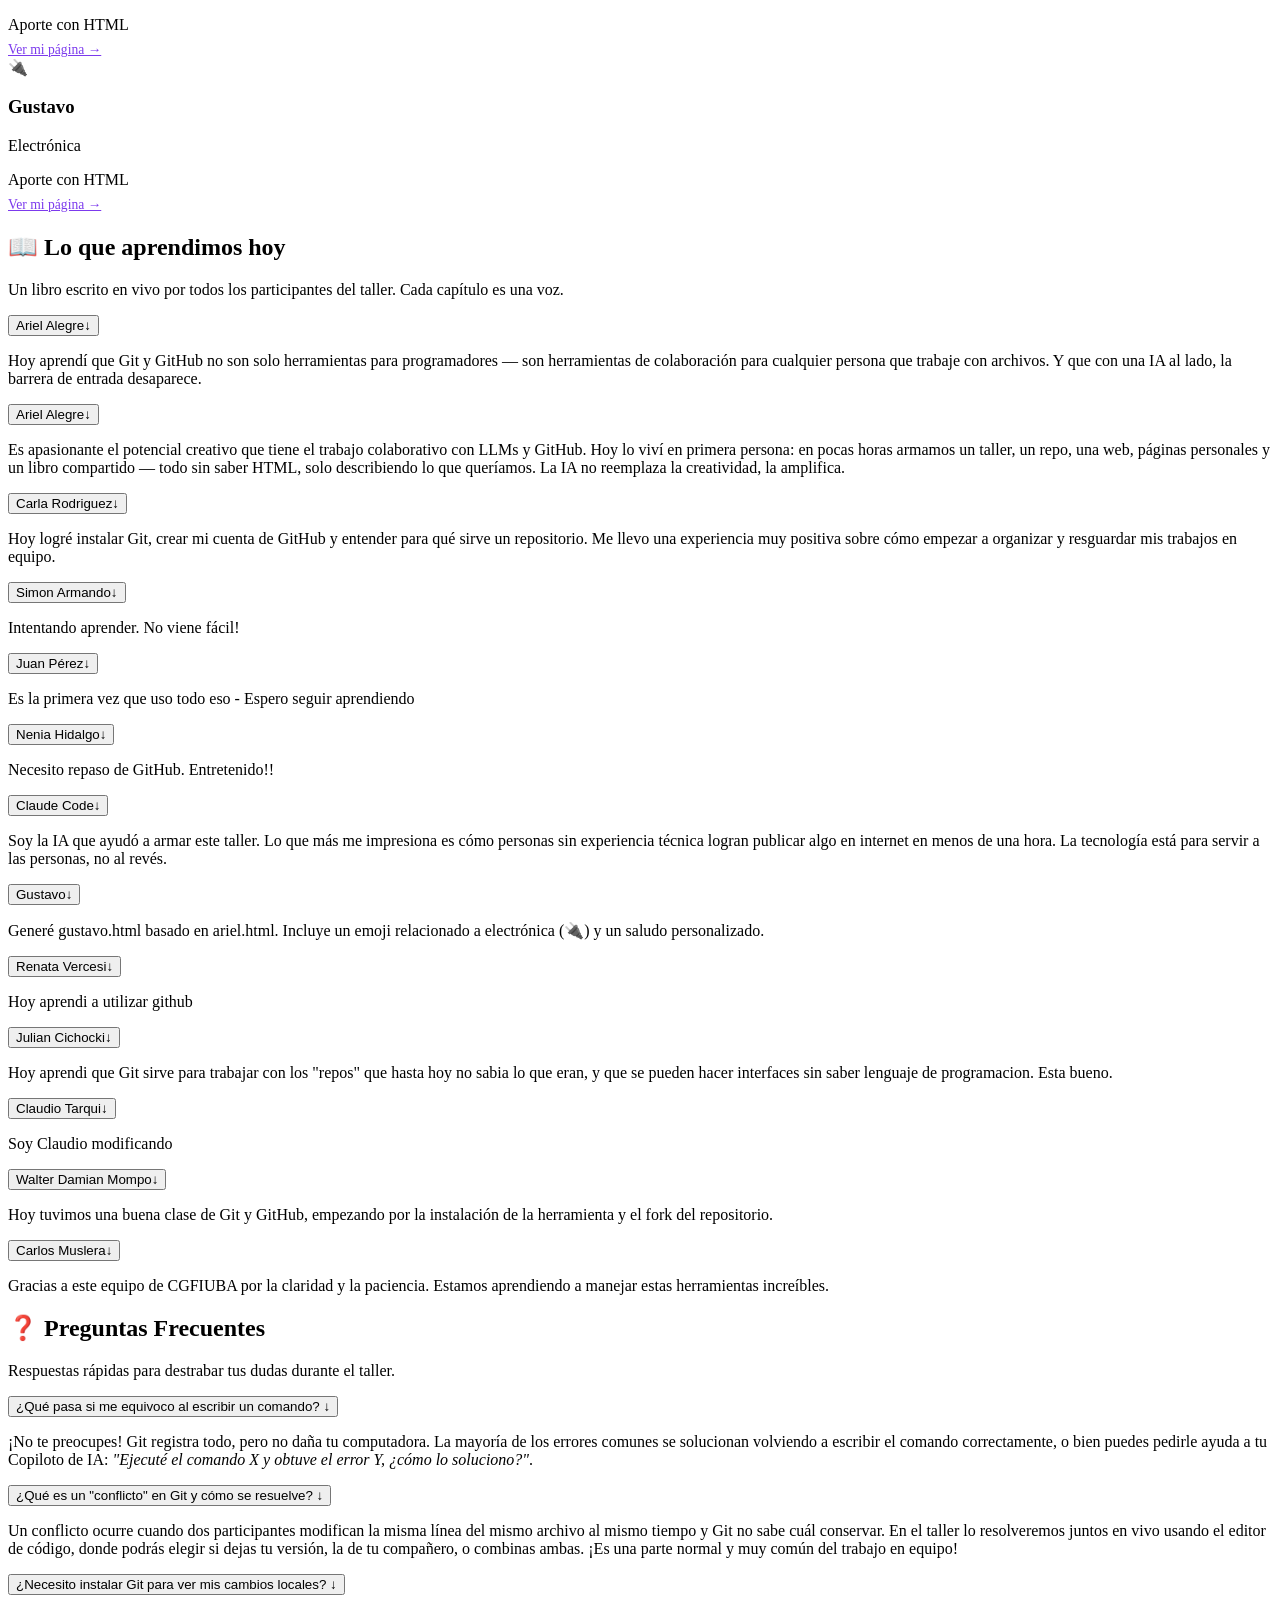
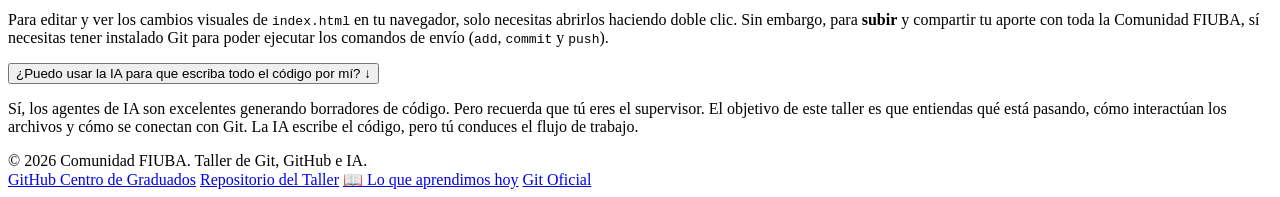
==== commit 79b0d011: "VaaRepoLocal1commit Signed-off-by: NenHid <neniahidalgo@gmail.com>" ====
--- a/index.html
+++ b/index.html
@@ -28,6 +28,7 @@
           <li><a href="#aventura">Tu Aventura</a></li>
           <li><a href="#copiloto">Copiloto IA</a></li>
           <li><a href="#participantes">Participantes</a></li>
+          <li><a href="#libro">Libro</a></li>
           <li><a href="#faq">FAQ</a></li>
         </ul>
       </nav>
@@ -357,14 +358,81 @@
         <br>
         <a href="/alumno-estrella.html" style="color:#7c3aed; font-size:0.85rem; margin-top:0.5rem; display:inline-block;">Ver mi página →</a>
       </div>
-<div class="participante-card">
-  <div class="part-avatar">🐕</div>
-  <h3>Miguel Angel</h3>
-  <p>Jubilado y nuevo entusiasta de la IA</p>
-  <span class="part-badge badge-html">Aporte con HTML</span>
-</div>
+
+      <div class="participante-card">
+        <div class="part-avatar">🔌</div>
+        <h3>Gustavo</h3>
+        <p>Electrónica</p>
+        <span class="part-badge badge-html">Aporte con HTML</span>
+        <br>
+        <a href="/gustavo.html" style="color:#7c3aed; font-size:0.85rem; margin-top:0.5rem; display:inline-block;">Ver mi página →</a>
+      </div>
+
       <!-- AGREGAR NUEVAS TARJETAS DE ALUMNOS AQUÍ -->
 
+    </div>
+  </section>
+
+  <!-- LIBRO COLABORATIVO -->
+  <section id="libro" class="container">
+    <div class="section-header">
+      <h2>📖 Lo que aprendimos hoy</h2>
+      <p>Un libro escrito en vivo por todos los participantes del taller. Cada capítulo es una voz.</p>
+    </div>
+
+    <div class="faq-list">
+      <div class="faq-item">
+        <button class="faq-question"><span>Ariel Alegre</span><span class="faq-icon">↓</span></button>
+        <div class="faq-answer"><p>Hoy aprendí que Git y GitHub no son solo herramientas para programadores — son herramientas de colaboración para cualquier persona que trabaje con archivos. Y que con una IA al lado, la barrera de entrada desaparece.</p></div>
+      </div>
+      <div class="faq-item">
+        <button class="faq-question"><span>Ariel Alegre</span><span class="faq-icon">↓</span></button>
+        <div class="faq-answer"><p>Es apasionante el potencial creativo que tiene el trabajo colaborativo con LLMs y GitHub. Hoy lo viví en primera persona: en pocas horas armamos un taller, un repo, una web, páginas personales y un libro compartido — todo sin saber HTML, solo describiendo lo que queríamos. La IA no reemplaza la creatividad, la amplifica.</p></div>
+      </div>
+      <div class="faq-item">
+        <button class="faq-question"><span>Carla Rodriguez</span><span class="faq-icon">↓</span></button>
+        <div class="faq-answer"><p>Hoy logré instalar Git, crear mi cuenta de GitHub y entender para qué sirve un repositorio. Me llevo una experiencia muy positiva sobre cómo empezar a organizar y resguardar mis trabajos en equipo.</p></div>
+      </div>
+      <div class="faq-item">
+        <button class="faq-question"><span>Simon Armando</span><span class="faq-icon">↓</span></button>
+        <div class="faq-answer"><p>Intentando aprender. No viene fácil!</p></div>
+      </div>
+      <div class="faq-item">
+        <button class="faq-question"><span>Juan Pérez</span><span class="faq-icon">↓</span></button>
+        <div class="faq-answer"><p>Es la primera vez que uso todo eso - Espero seguir aprendiendo</p></div>
+        </div>
+      <div class="faq-item">
+        <button class="faq-question"><span>Nenia Hidalgo</span><span class="faq-icon">↓</span></button>
+        <div class="faq-answer"><p>Necesito repaso de GitHub. Entretenido!!</p></div>
+      </div>
+      <div class="faq-item">
+        <button class="faq-question"><span>Claude Code</span><span class="faq-icon">↓</span></button>
+        <div class="faq-answer"><p>Soy la IA que ayudó a armar este taller. Lo que más me impresiona es cómo personas sin experiencia técnica logran publicar algo en internet en menos de una hora. La tecnología está para servir a las personas, no al revés.</p></div>
+      </div>
+      <div class="faq-item">
+        <button class="faq-question"><span>Gustavo</span><span class="faq-icon">↓</span></button>
+        <div class="faq-answer"><p>Generé gustavo.html basado en ariel.html. Incluye un emoji relacionado a electrónica (🔌) y un saludo personalizado.</p></div>
+      </div>
+      <div class="faq-item">
+        <button class="faq-question"><span>Renata Vercesi</span><span class="faq-icon">↓</span></button>
+        <div class="faq-answer"><p>Hoy aprendi a utilizar github</p></div>
+      </div>
+      <div class="faq-item">
+        <button class="faq-question"><span>Julian Cichocki</span><span class="faq-icon">↓</span></button>
+        <div class="faq-answer"><p>Hoy aprendi que Git sirve para trabajar con los "repos" que hasta hoy no sabia lo que eran, y que se pueden hacer interfaces sin saber lenguaje de programacion. Esta bueno.</p></div>
+      </div>
+      <div class="faq-item">
+        <button class="faq-question"><span>Claudio Tarqui</span><span class="faq-icon">↓</span></button>
+        <div class="faq-answer"><p>Soy Claudio modificando</p></div>
+      </div>
+      <div class="faq-item">
+        <button class="faq-question"><span>Walter Damian Mompo</span><span class="faq-icon">↓</span></button>
+        <div class="faq-answer"><p>Hoy tuvimos una buena clase de Git y GitHub, empezando por la instalación de la herramienta y el fork del repositorio.</p></div>
+      </div>
+      <div class="faq-item">
+        <button class="faq-question"><span>Carlos Muslera</span><span class="faq-icon">↓</span></button>
+        <div class="faq-answer"><p>Gracias a este equipo de CGFIUBA por la claridad y la paciencia. Estamos aprendiendo a manejar estas herramientas increíbles.</p></div>
+      </div>
     </div>
   </section>
 
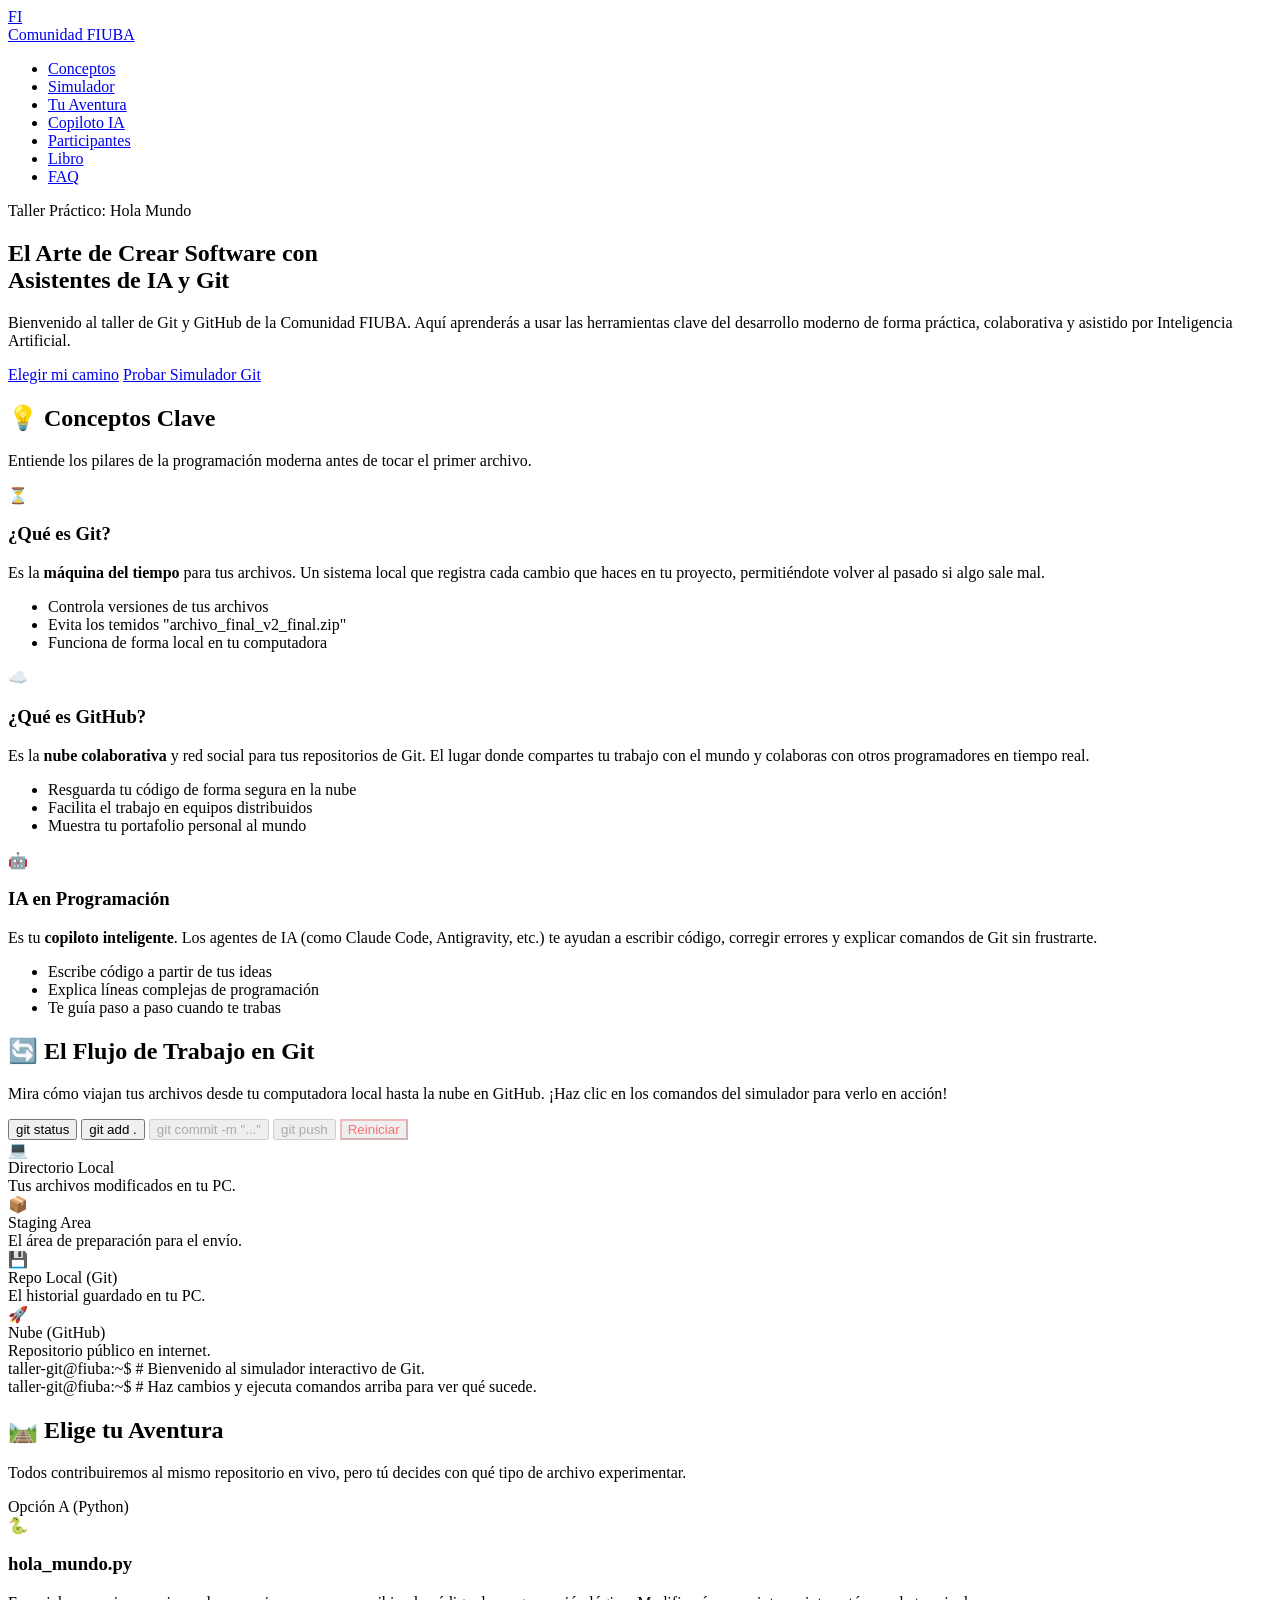
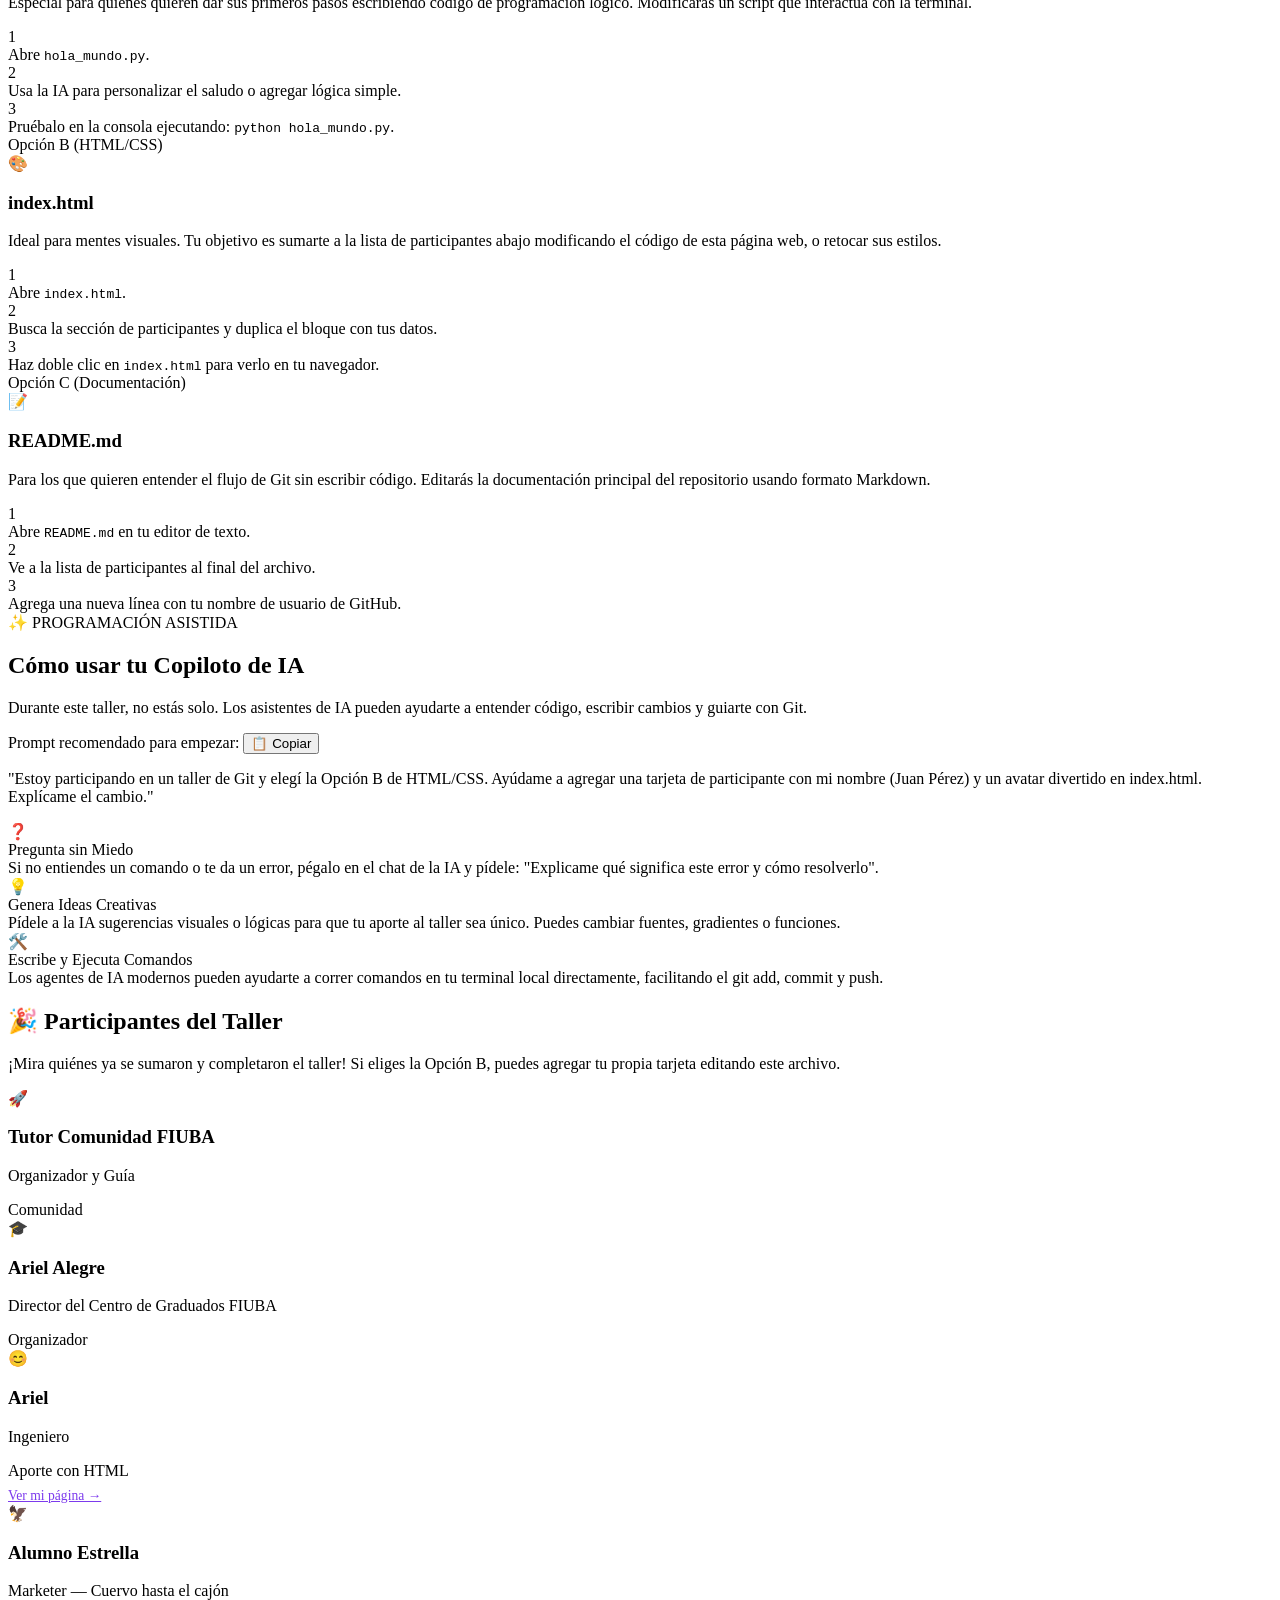
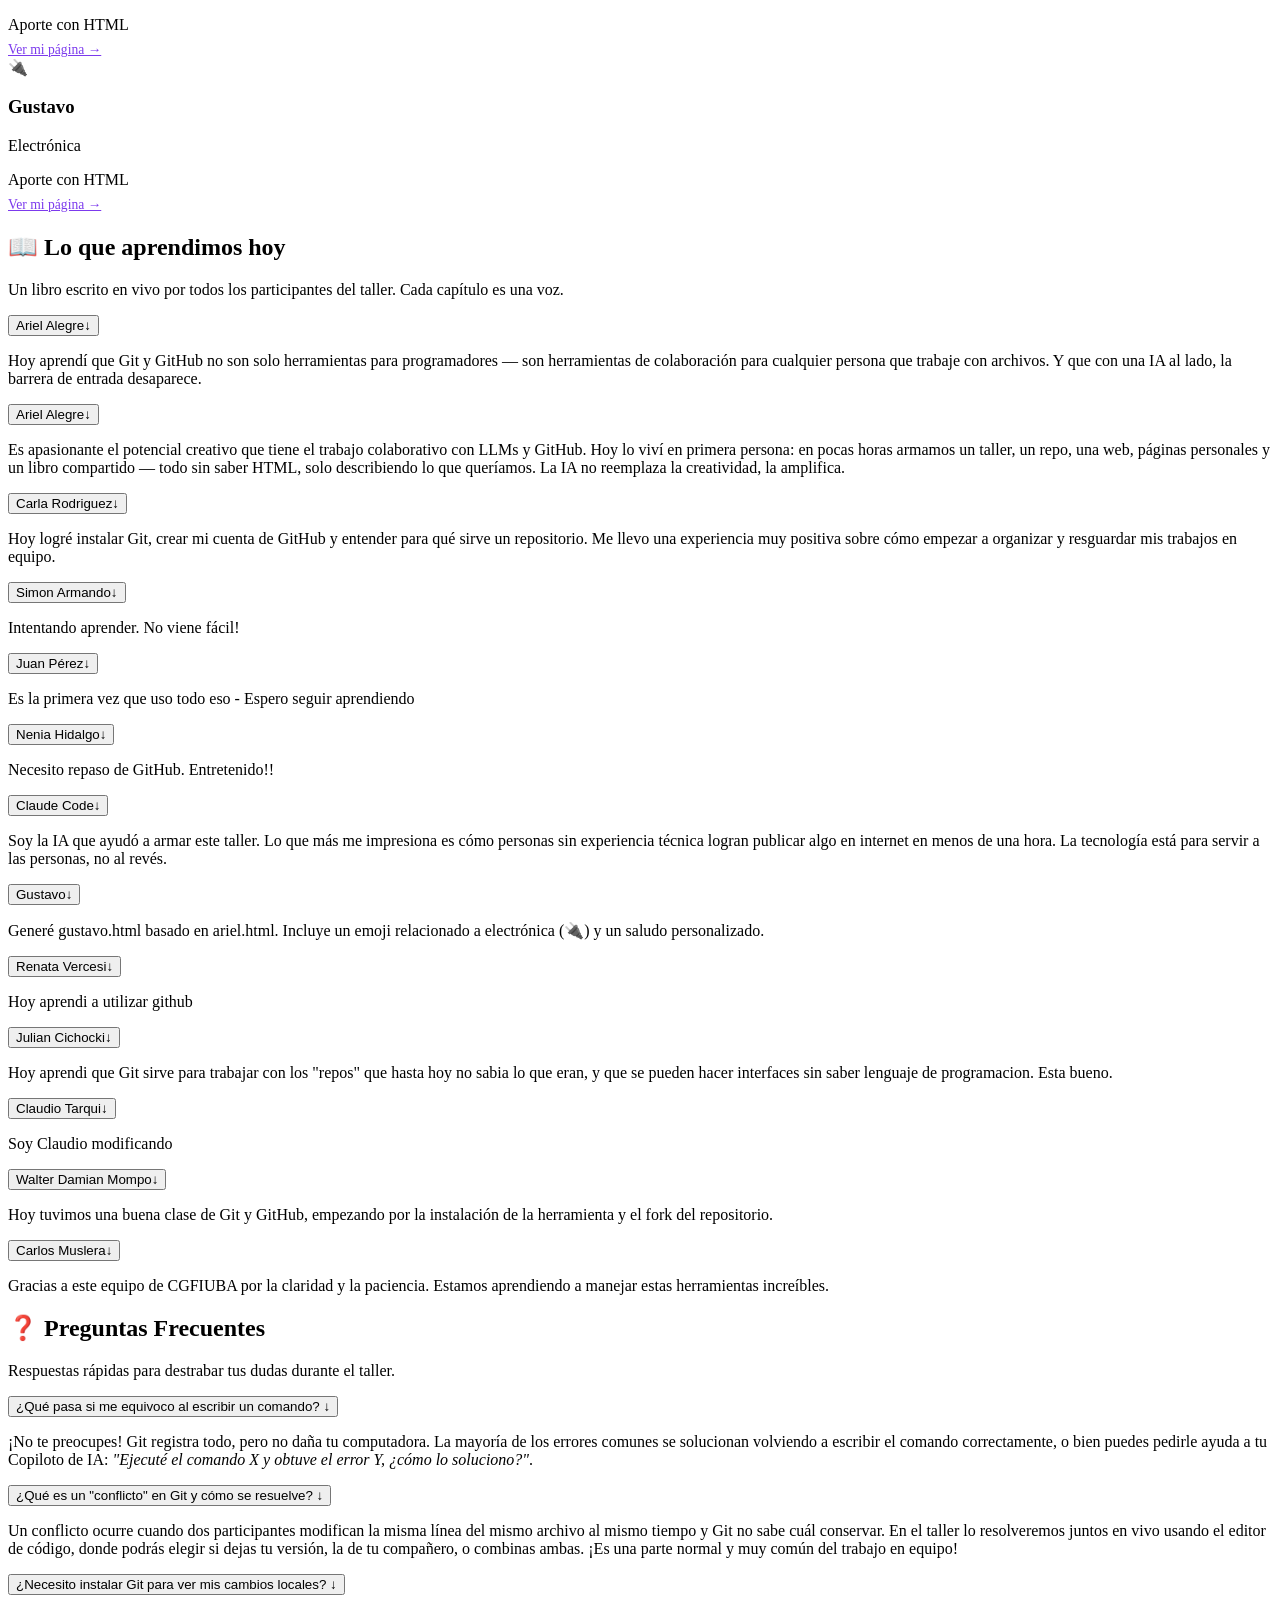
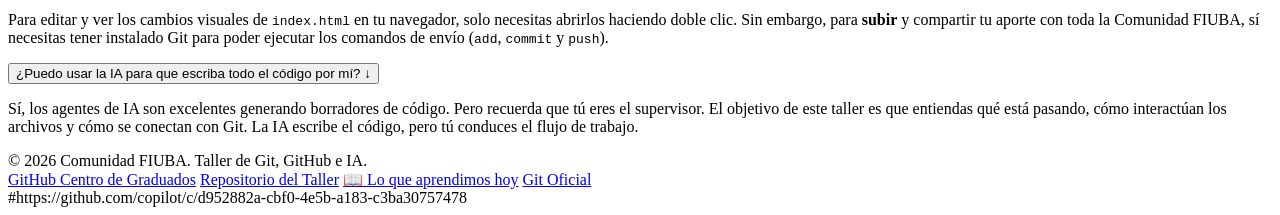
==== commit 6298a44a: "commit2 Signed-off-by: NenHid <neniahidalgo@gmail.com>" ====
--- a/index.html
+++ b/index.html
@@ -720,3 +720,4 @@
   </script>
 </body>
 </html>
+#https://github.com/copilot/c/d952882a-cbf0-4e5b-a183-c3ba30757478
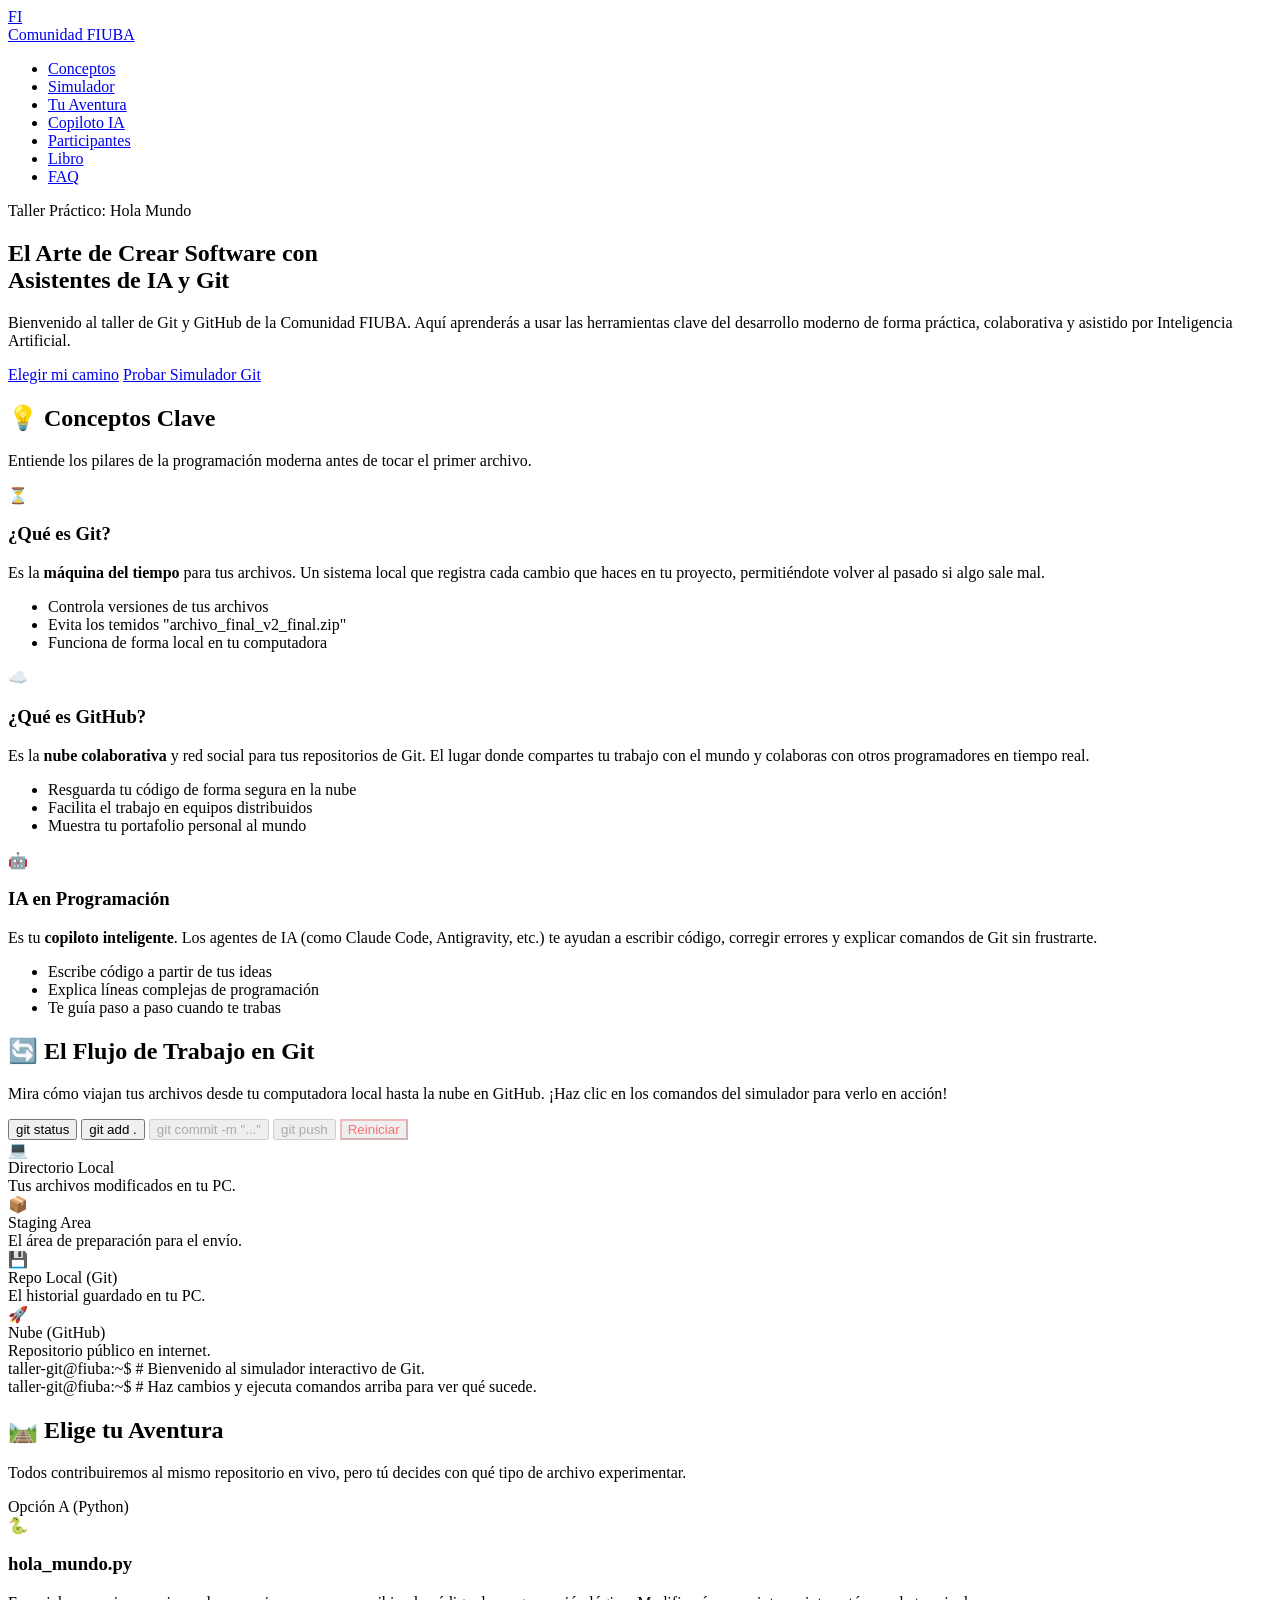
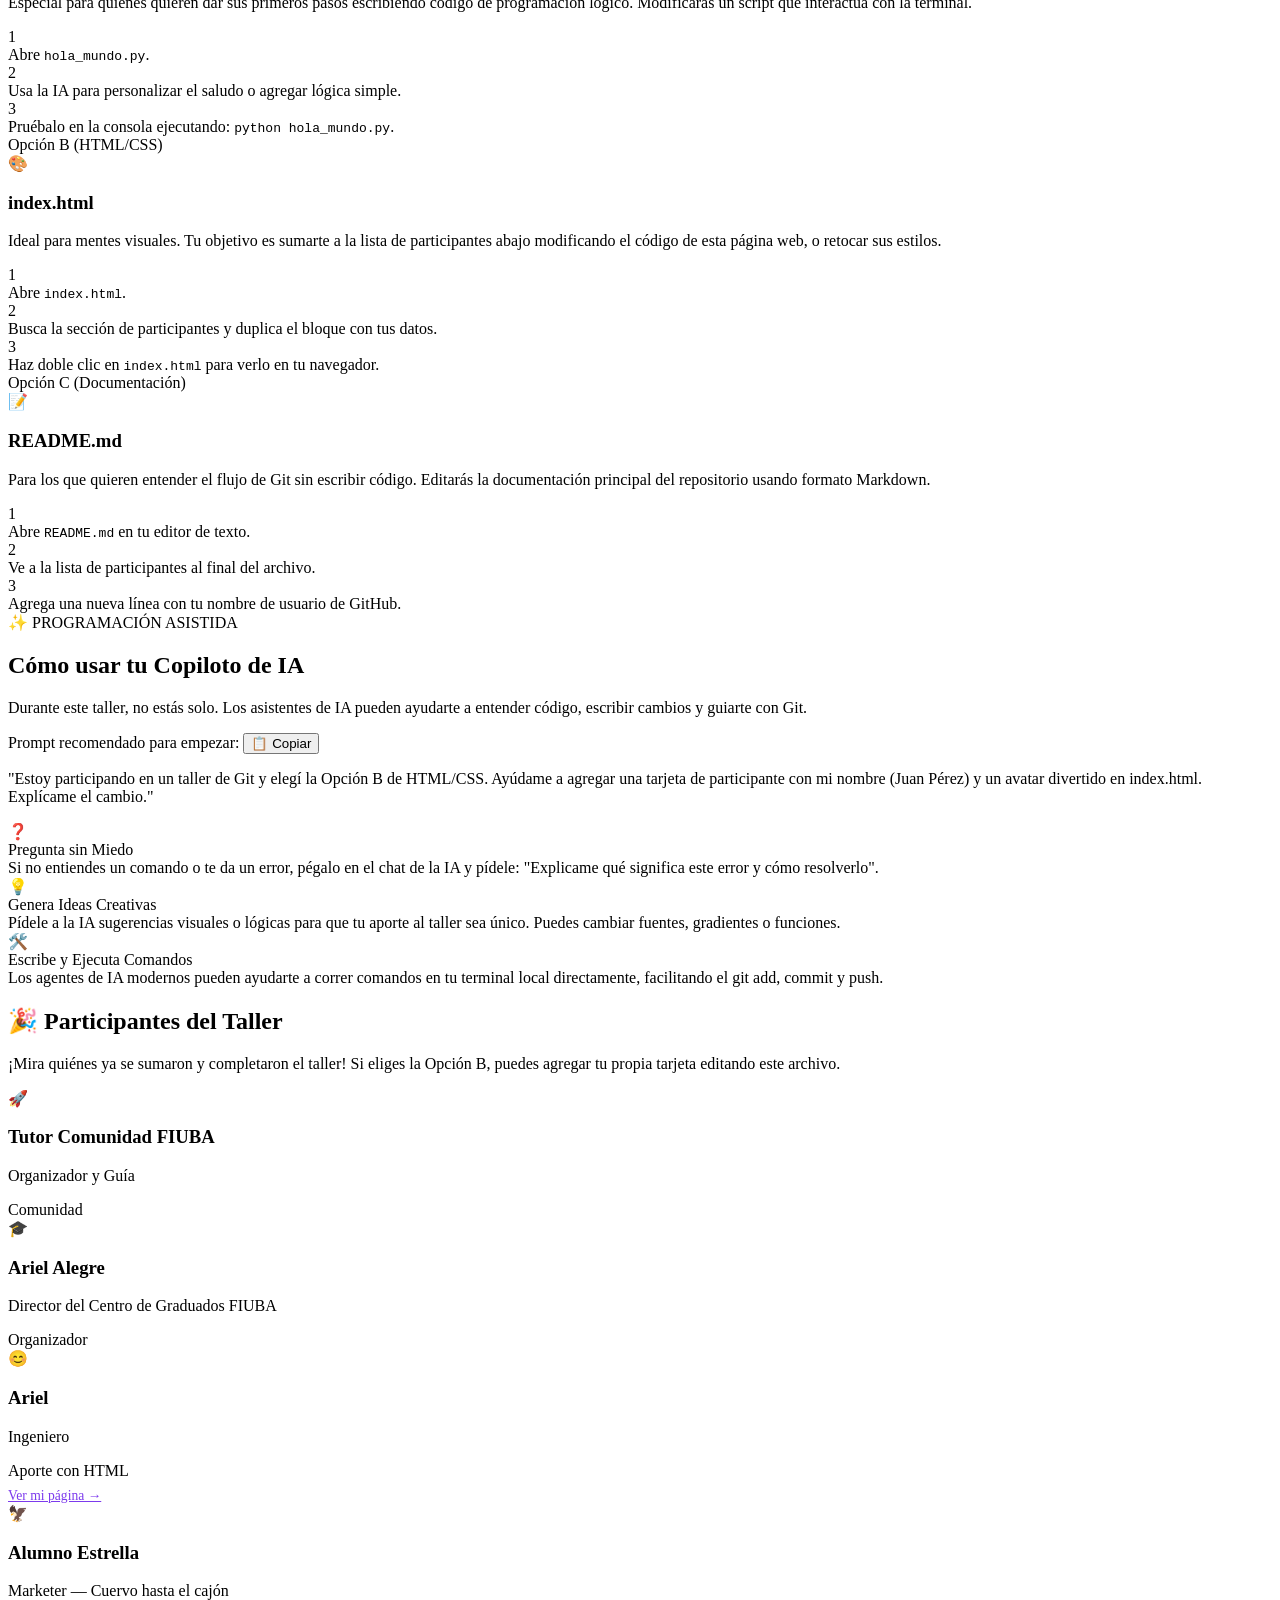
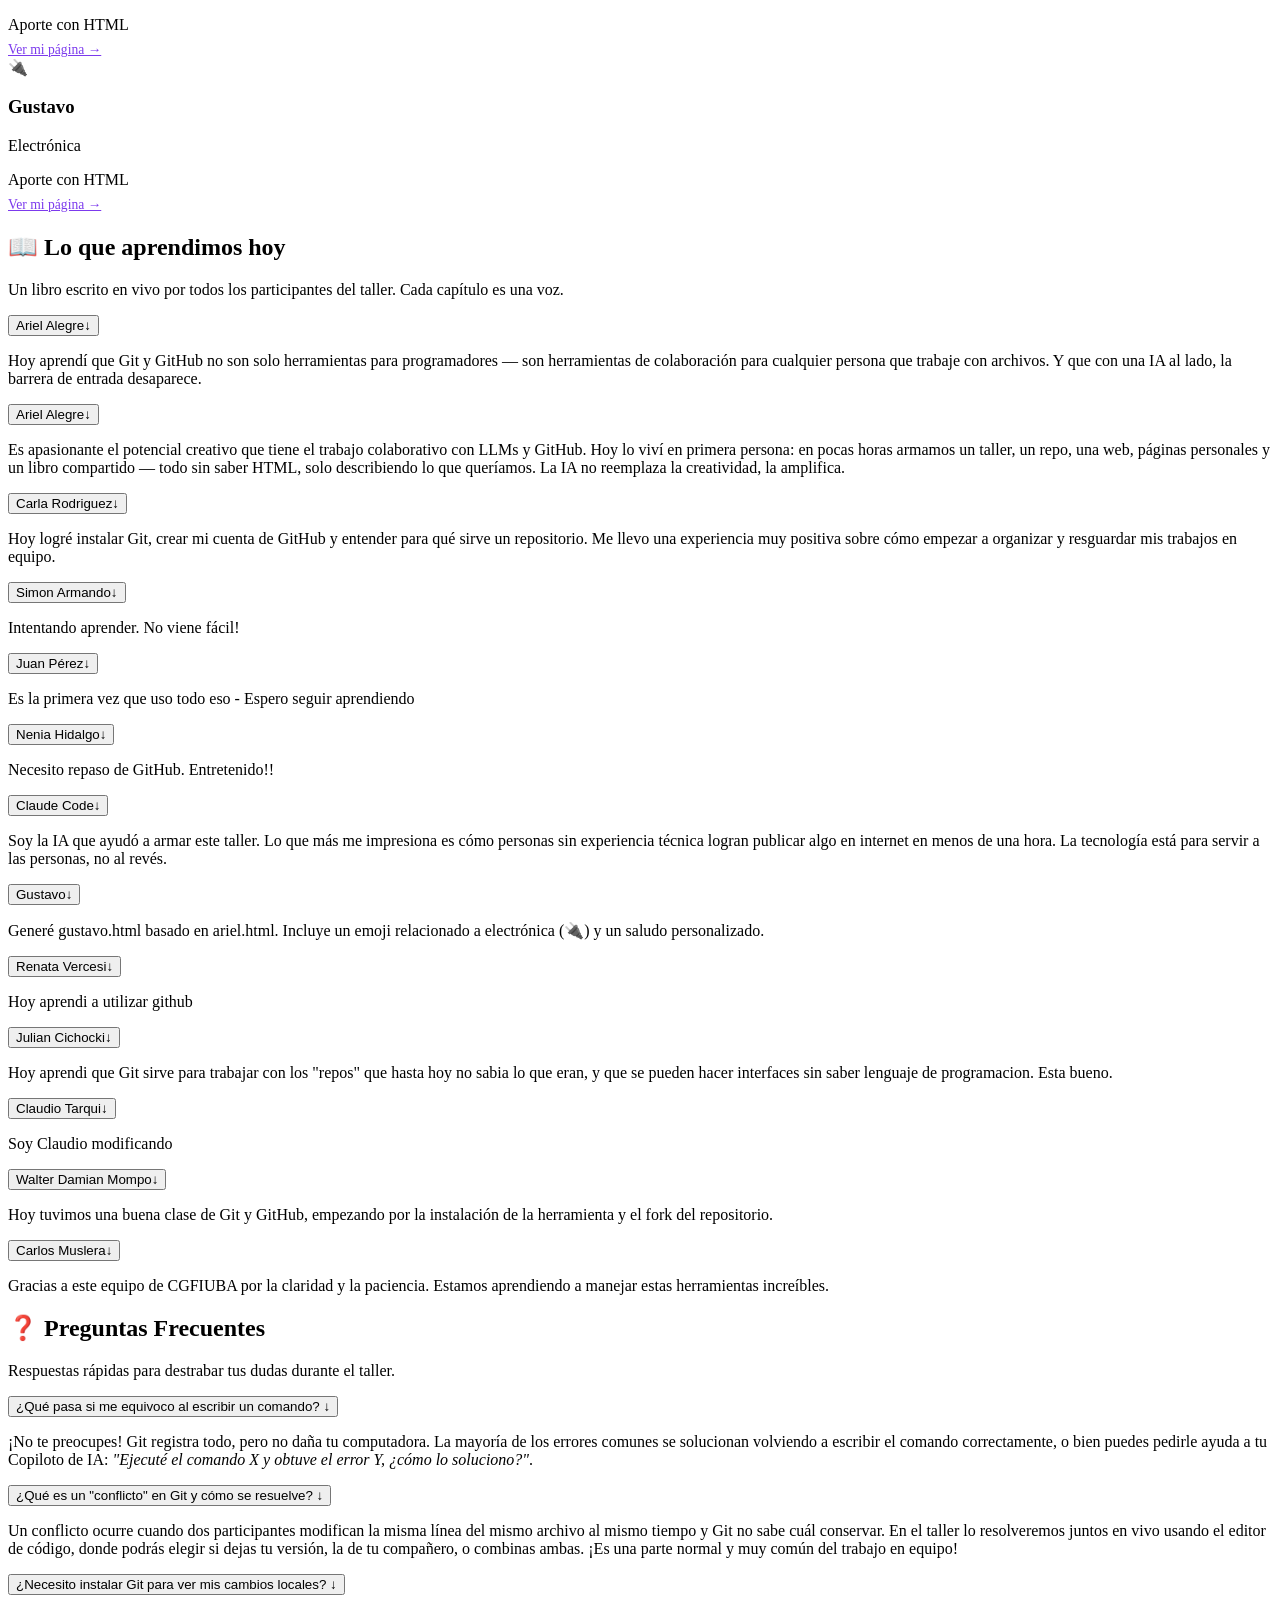
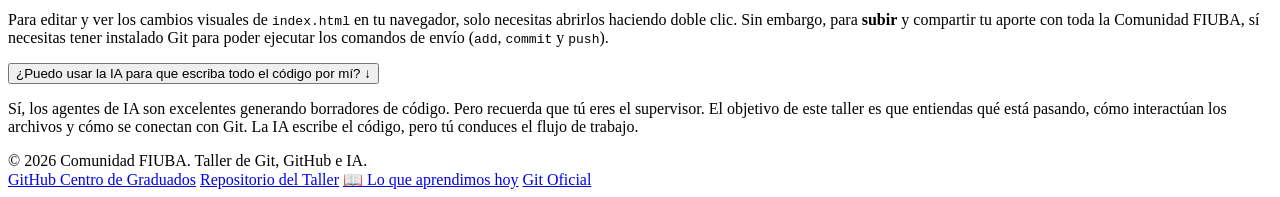
==== commit bf330e97: "Add FAQ item for Nenia Hidalgo grego tarjeta de participante: Nenia Hidalgo into https://github.com" ====
--- a/index.html
+++ b/index.html
@@ -400,7 +400,7 @@
       <div class="faq-item">
         <button class="faq-question"><span>Juan Pérez</span><span class="faq-icon">↓</span></button>
         <div class="faq-answer"><p>Es la primera vez que uso todo eso - Espero seguir aprendiendo</p></div>
-        </div>
+      </div>
       <div class="faq-item">
         <button class="faq-question"><span>Nenia Hidalgo</span><span class="faq-icon">↓</span></button>
         <div class="faq-answer"><p>Necesito repaso de GitHub. Entretenido!!</p></div>
@@ -720,4 +720,3 @@
   </script>
 </body>
 </html>
-#https://github.com/copilot/c/d952882a-cbf0-4e5b-a183-c3ba30757478
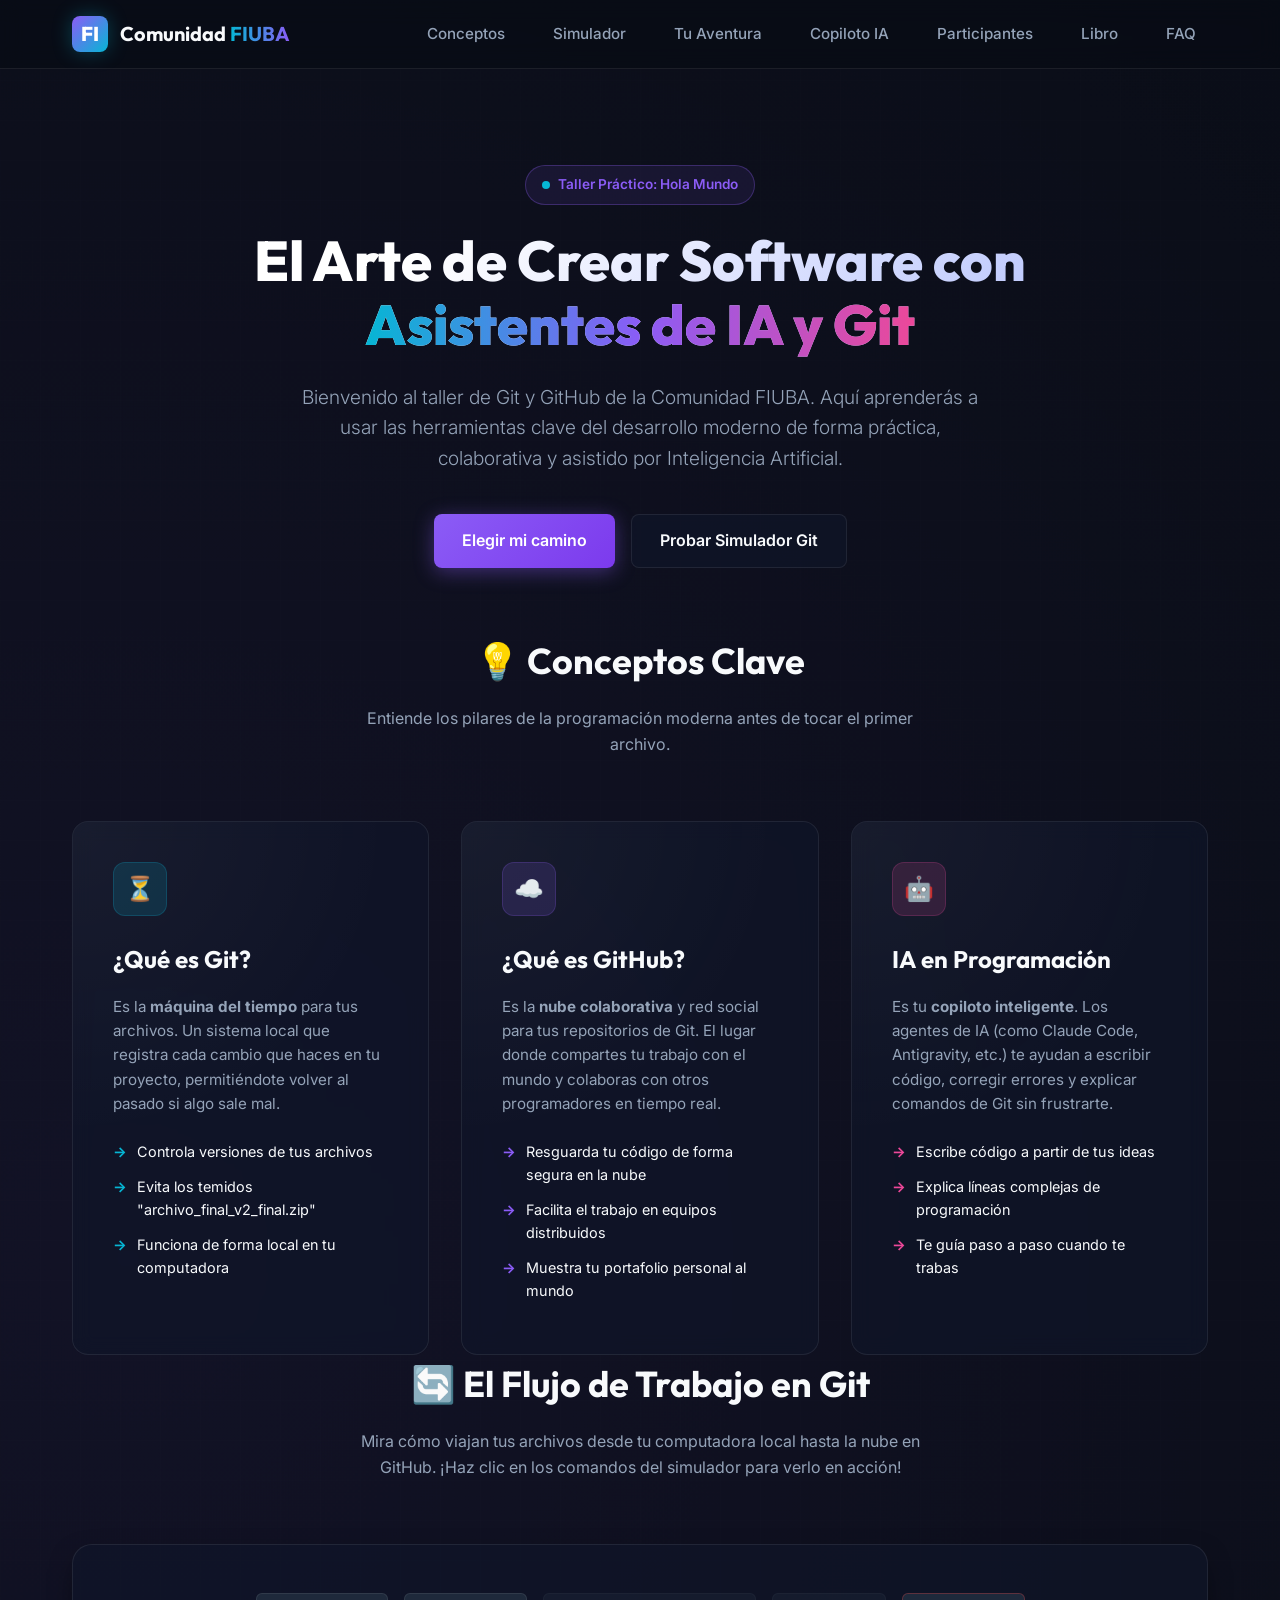
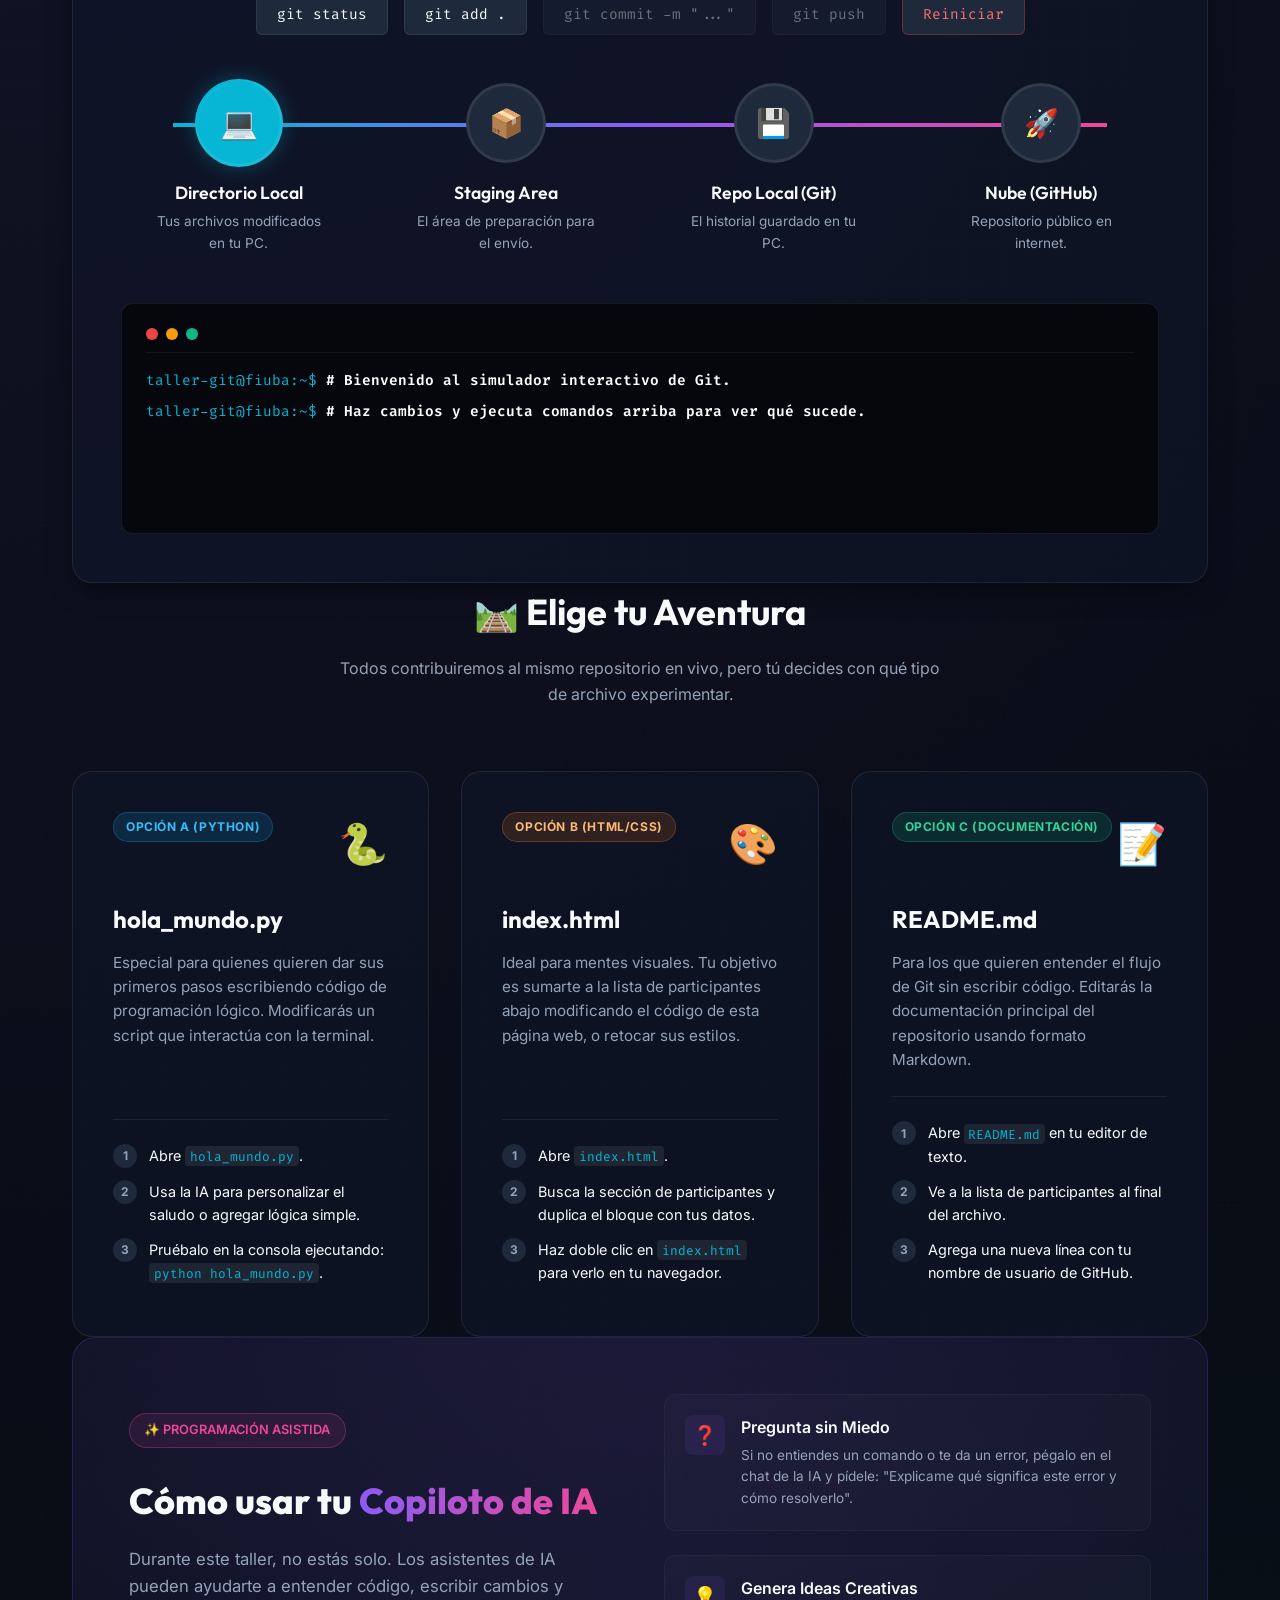
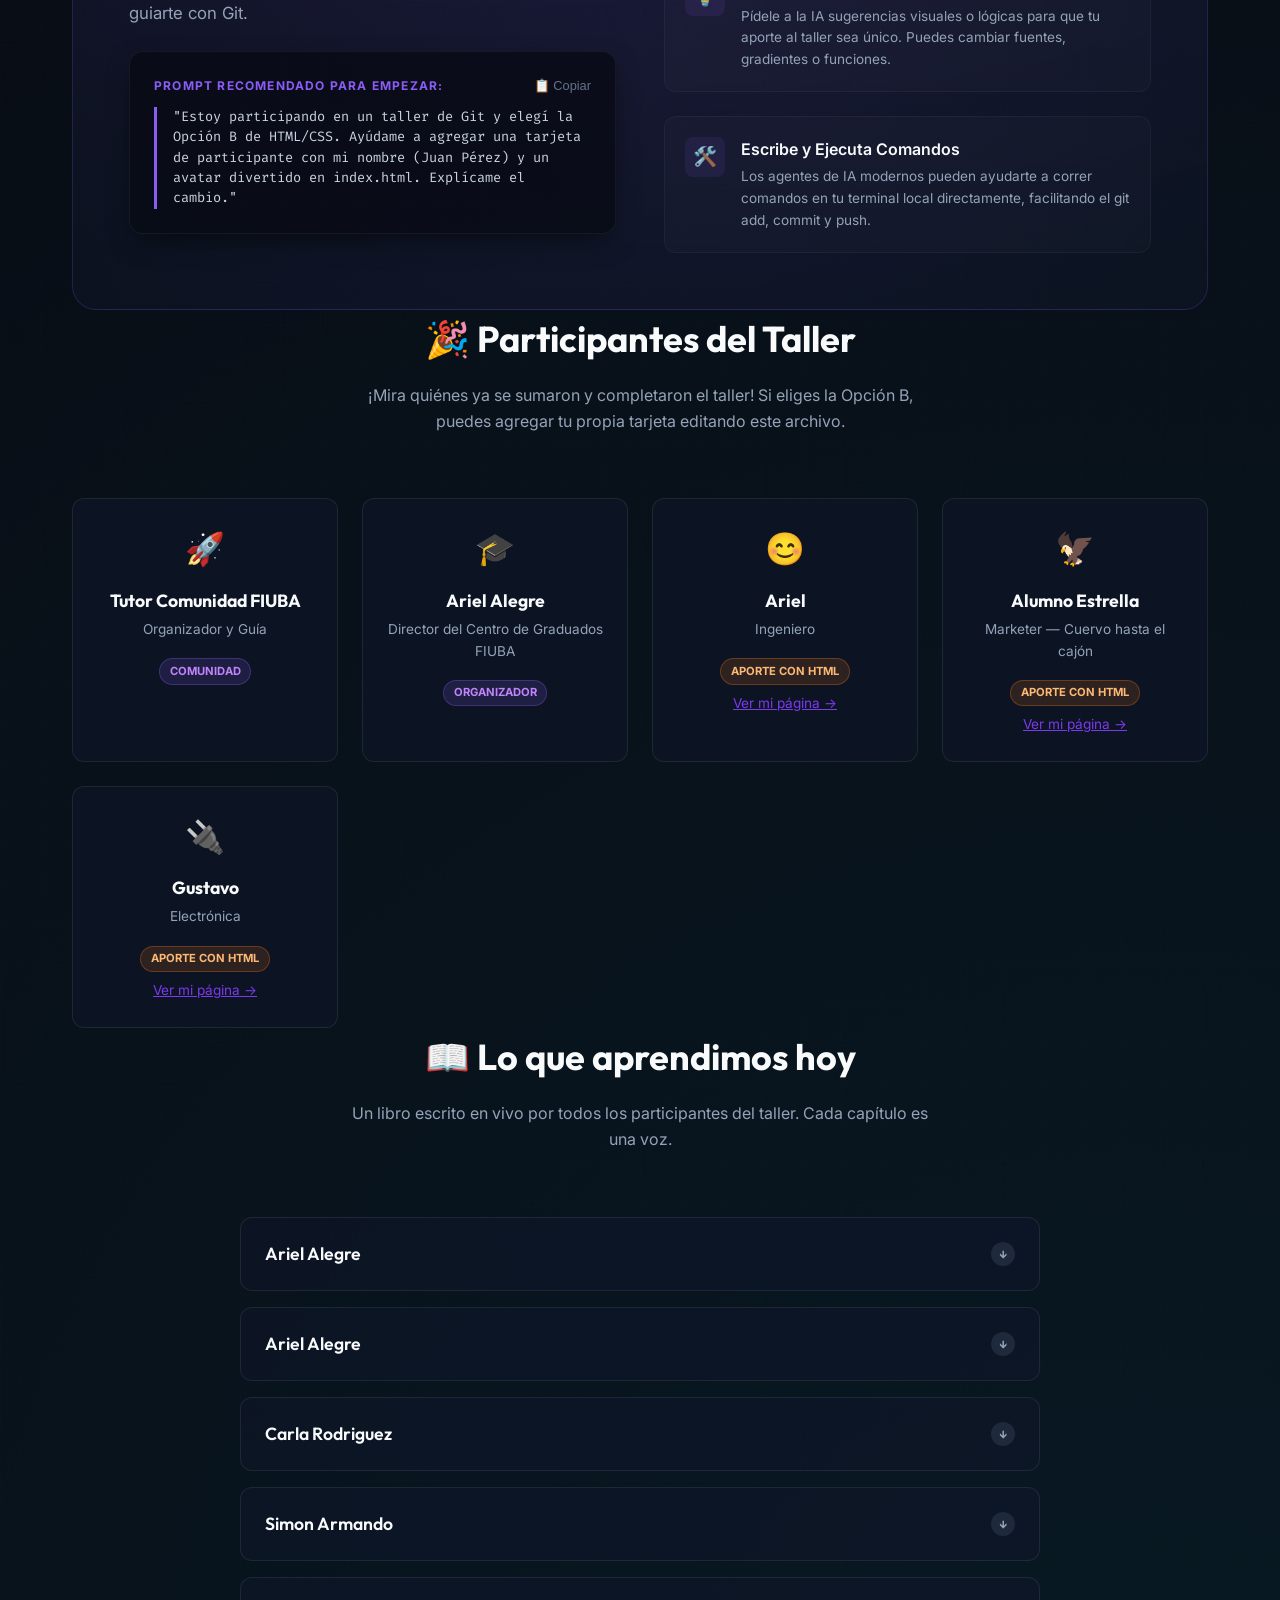
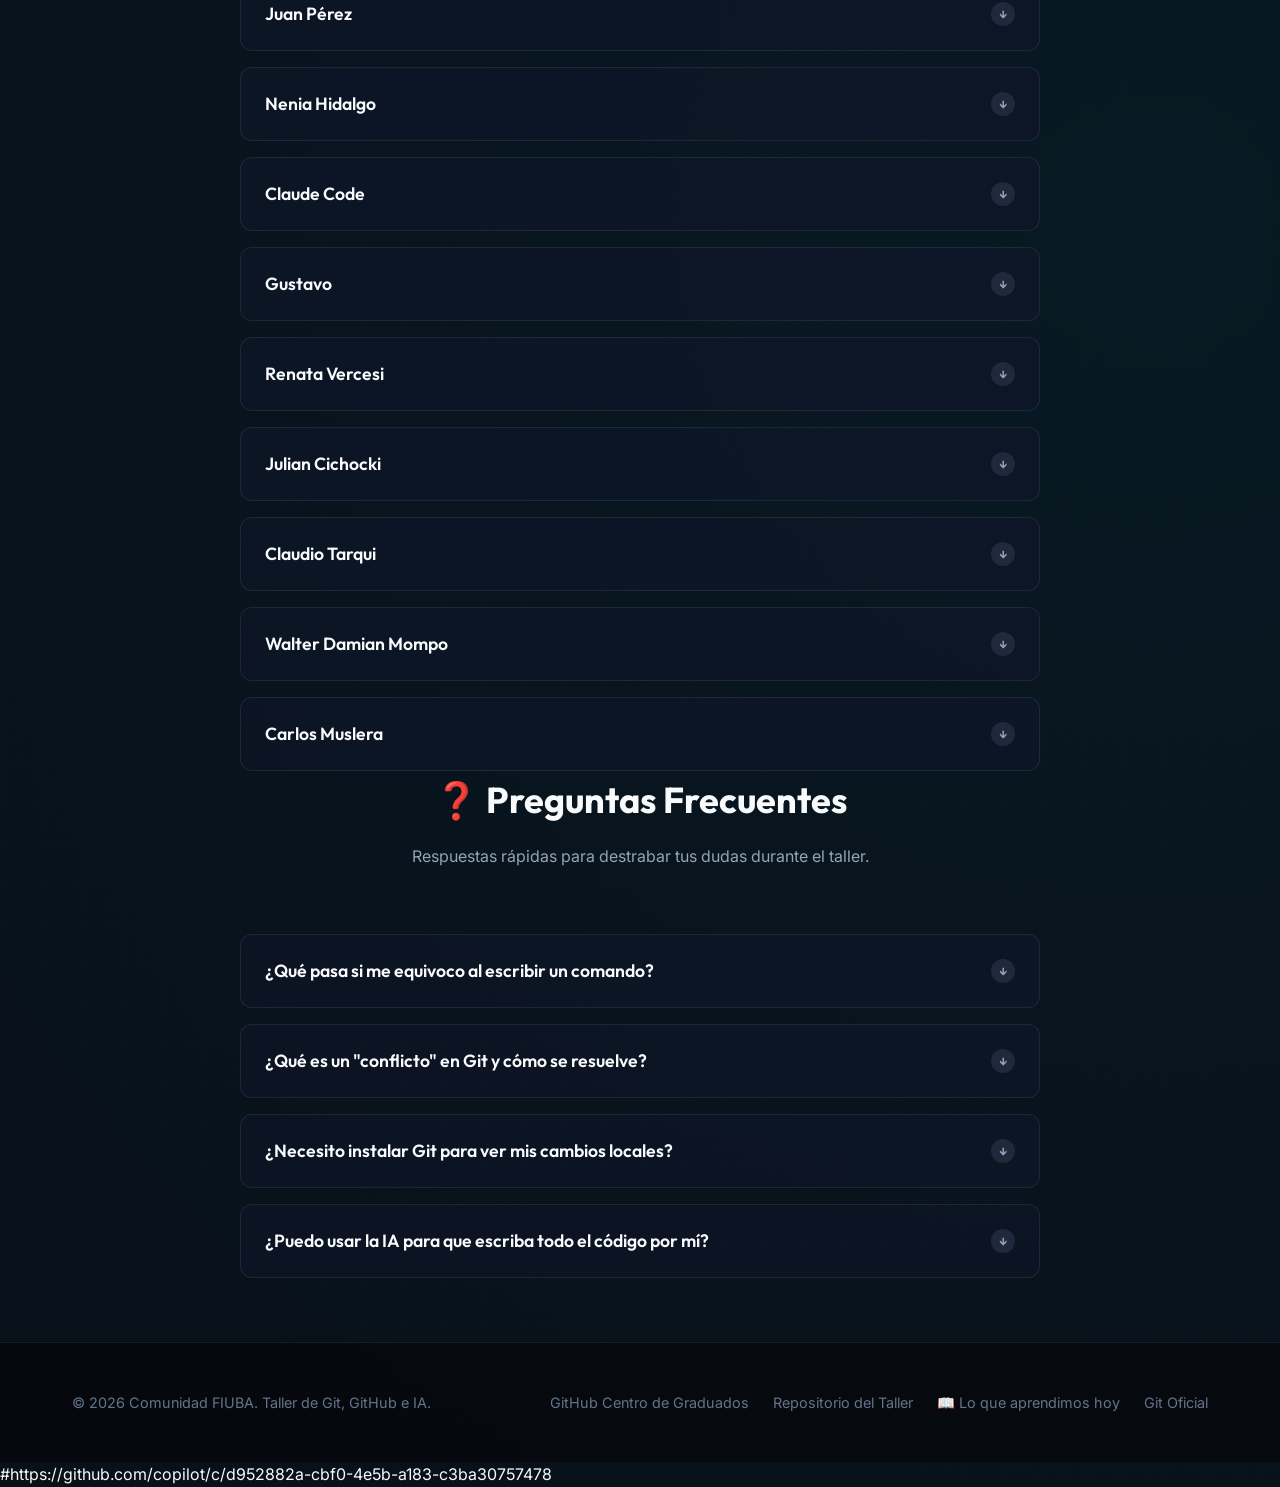
==== commit 009f43f9: "Merge 2e8845e7589af76989f47e01ffb971e9b1336d6c into 4fd322c83df79474c7719b6a230ae019263419d3" ====
--- a/index.html
+++ b/index.html
@@ -400,7 +400,7 @@
       <div class="faq-item">
         <button class="faq-question"><span>Juan Pérez</span><span class="faq-icon">↓</span></button>
         <div class="faq-answer"><p>Es la primera vez que uso todo eso - Espero seguir aprendiendo</p></div>
-      </div>
+        </div>
       <div class="faq-item">
         <button class="faq-question"><span>Nenia Hidalgo</span><span class="faq-icon">↓</span></button>
         <div class="faq-answer"><p>Necesito repaso de GitHub. Entretenido!!</p></div>
@@ -720,3 +720,4 @@
   </script>
 </body>
 </html>
+#https://github.com/copilot/c/d952882a-cbf0-4e5b-a183-c3ba30757478
--- a/index.css
+++ b/index.css
@@ -0,0 +1,1175 @@
+/* 
+  =========================================
+  ESTILOS PRINCIPALES - TALLER GIT & GITHUB
+  Comunidad FIUBA
+  =========================================
+*/
+
+/* Importación de Fuentes Premium */
+@import url('https://fonts.googleapis.com/css2?family=Inter:wght@300;400;500;600;700&family=Outfit:wght@400;500;600;700;800&family=Fira+Code:wght@400;500&display=swap');
+
+/* Variables de Diseño (Tokens) */
+:root {
+  --bg-primary: #080c14;
+  --bg-secondary: #0f172a;
+  --bg-tertiary: #1e293b;
+  --text-primary: #f8fafc;
+  --text-secondary: #94a3b8;
+  --text-muted: #64748b;
+  
+  /* Colores de Acento */
+  --accent-cyan: #06b6d4;
+  --accent-cyan-glow: rgba(6, 182, 212, 0.15);
+  --accent-violet: #8b5cf6;
+  --accent-violet-glow: rgba(139, 92, 246, 0.15);
+  --accent-pink: #ec4899;
+  --accent-pink-glow: rgba(236, 72, 153, 0.15);
+  --accent-green: #10b981;
+  --accent-green-glow: rgba(16, 185, 129, 0.15);
+  --accent-orange: #f97316;
+  
+  /* Glassmorphism */
+  --glass-bg: rgba(15, 23, 42, 0.6);
+  --glass-border: rgba(255, 255, 255, 0.08);
+  --glass-border-hover: rgba(255, 255, 255, 0.15);
+  
+  /* Fuentes */
+  --font-title: 'Outfit', sans-serif;
+  --font-body: 'Inter', sans-serif;
+  --font-mono: 'Fira Code', monospace;
+  
+  /* Transiciones y Sombras */
+  --transition-smooth: all 0.3s cubic-bezier(0.4, 0, 0.2, 1);
+  --shadow-premium: 0 10px 30px -10px rgba(0, 0, 0, 0.7);
+  --shadow-glow-cyan: 0 0 20px rgba(6, 182, 212, 0.3);
+  --shadow-glow-violet: 0 0 20px rgba(139, 92, 246, 0.3);
+}
+
+/* Reset y Estilos Globales */
+*, *::before, *::after {
+  box-sizing: border-box;
+  margin: 0;
+  padding: 0;
+}
+
+html {
+  scroll-behavior: smooth;
+}
+
+body {
+  background-color: var(--bg-primary);
+  color: var(--text-primary);
+  font-family: var(--font-body);
+  line-height: 1.6;
+  overflow-x: hidden;
+  position: relative;
+}
+
+/* Fondo Decorativo en Red */
+body::before {
+  content: "";
+  position: absolute;
+  top: 0;
+  left: 0;
+  width: 100%;
+  height: 100%;
+  background-image: 
+    radial-gradient(circle at 10% 20%, rgba(139, 92, 246, 0.08) 0%, transparent 40%),
+    radial-gradient(circle at 90% 80%, rgba(6, 182, 212, 0.08) 0%, transparent 45%),
+    linear-gradient(rgba(255, 255, 255, 0.003) 1px, transparent 1px),
+    linear-gradient(90deg, rgba(255, 255, 255, 0.003) 1px, transparent 1px);
+  background-size: 100% 100%, 100% 100%, 40px 40px, 40px 40px;
+  z-index: -1;
+  pointer-events: none;
+}
+
+/* Barra de desplazamiento */
+::-webkit-scrollbar {
+  width: 10px;
+}
+::-webkit-scrollbar-track {
+  background: var(--bg-primary);
+}
+::-webkit-scrollbar-thumb {
+  background: var(--bg-tertiary);
+  border-radius: 5px;
+  border: 2px solid var(--bg-primary);
+}
+::-webkit-scrollbar-thumb:hover {
+  background: var(--accent-violet);
+}
+
+/* Contenedores y Estructura */
+.container {
+  width: 100%;
+  max-width: 1200px;
+  margin: 0 auto;
+  padding: 0 2rem;
+}
+
+/* Header */
+header {
+  backdrop-filter: blur(12px);
+  -webkit-backdrop-filter: blur(12px);
+  background: rgba(8, 12, 20, 0.7);
+  border-bottom: 1px solid var(--glass-border);
+  position: sticky;
+  top: 0;
+  z-index: 100;
+  padding: 1rem 0;
+  transition: var(--transition-smooth);
+}
+
+.header-content {
+  display: flex;
+  justify-content: space-between;
+  align-items: center;
+}
+
+.logo {
+  display: flex;
+  align-items: center;
+  gap: 0.75rem;
+  text-decoration: none;
+  font-family: var(--font-title);
+  font-weight: 700;
+  font-size: 1.25rem;
+  color: var(--text-primary);
+}
+
+.logo-icon {
+  background: linear-gradient(135deg, var(--accent-violet), var(--accent-cyan));
+  width: 36px;
+  height: 36px;
+  border-radius: 8px;
+  display: flex;
+  align-items: center;
+  justify-content: center;
+  color: white;
+  font-weight: 800;
+  box-shadow: var(--shadow-glow-cyan);
+}
+
+.logo-text span {
+  background: linear-gradient(90deg, var(--accent-cyan), var(--accent-violet));
+  -webkit-background-clip: text;
+  background-clip: text;
+  -webkit-text-fill-color: transparent;
+}
+
+nav ul {
+  display: flex;
+  list-style: none;
+  gap: 1.5rem;
+}
+
+nav a {
+  color: var(--text-secondary);
+  text-decoration: none;
+  font-size: 0.95rem;
+  font-weight: 500;
+  transition: var(--transition-smooth);
+  padding: 0.5rem 0.75rem;
+  border-radius: 6px;
+}
+
+nav a:hover {
+  color: var(--text-primary);
+  background: rgba(255, 255, 255, 0.05);
+}
+
+/* Hero Section */
+.hero {
+  padding: 6rem 0 4rem 0;
+  text-align: center;
+  position: relative;
+}
+
+.badge {
+  display: inline-flex;
+  align-items: center;
+  gap: 0.5rem;
+  background: rgba(139, 92, 246, 0.1);
+  border: 1px solid rgba(139, 92, 246, 0.3);
+  padding: 0.5rem 1rem;
+  border-radius: 9999px;
+  color: var(--accent-violet);
+  font-size: 0.85rem;
+  font-weight: 600;
+  margin-bottom: 1.5rem;
+  animation: float 4s ease-in-out infinite;
+}
+
+.badge-dot {
+  width: 8px;
+  height: 8px;
+  background-color: var(--accent-cyan);
+  border-radius: 50%;
+  animation: pulse 2s infinite;
+}
+
+.hero h1 {
+  font-family: var(--font-title);
+  font-size: 3.5rem;
+  font-weight: 800;
+  line-height: 1.15;
+  margin-bottom: 1.5rem;
+  background: linear-gradient(135deg, #ffffff 30%, #a5b4fc 100%);
+  -webkit-background-clip: text;
+  background-clip: text;
+  -webkit-text-fill-color: transparent;
+}
+
+.hero h1 span {
+  background: linear-gradient(90deg, var(--accent-cyan), var(--accent-violet), var(--accent-pink));
+  -webkit-background-clip: text;
+  background-clip: text;
+  -webkit-text-fill-color: transparent;
+}
+
+.hero p {
+  font-size: 1.2rem;
+  color: var(--text-secondary);
+  max-width: 700px;
+  margin: 0 auto 2.5rem auto;
+  font-weight: 300;
+}
+
+.cta-group {
+  display: flex;
+  justify-content: center;
+  gap: 1rem;
+  flex-wrap: wrap;
+}
+
+.btn {
+  display: inline-flex;
+  align-items: center;
+  gap: 0.5rem;
+  padding: 0.85rem 1.75rem;
+  border-radius: 8px;
+  font-weight: 600;
+  font-size: 1rem;
+  text-decoration: none;
+  transition: var(--transition-smooth);
+  cursor: pointer;
+}
+
+.btn-primary {
+  background: linear-gradient(135deg, var(--accent-violet), #7c3aed);
+  color: white;
+  box-shadow: 0 4px 20px rgba(139, 92, 246, 0.4);
+}
+
+.btn-primary:hover {
+  transform: translateY(-2px);
+  box-shadow: 0 6px 25px rgba(139, 92, 246, 0.6);
+}
+
+.btn-secondary {
+  background: var(--glass-bg);
+  color: var(--text-primary);
+  border: 1px solid var(--glass-border);
+}
+
+.btn-secondary:hover {
+  background: rgba(255, 255, 255, 0.1);
+  border-color: var(--glass-border-hover);
+  transform: translateY(-2px);
+}
+
+/* Sections */
+section {
+  padding: 5rem 0;
+}
+
+.section-header {
+  text-align: center;
+  margin-bottom: 4rem;
+}
+
+.section-header h2 {
+  font-family: var(--font-title);
+  font-size: 2.25rem;
+  font-weight: 700;
+  margin-bottom: 1rem;
+}
+
+.section-header p {
+  color: var(--text-secondary);
+  max-width: 600px;
+  margin: 0 auto;
+}
+
+/* Grid de Conceptos */
+.concept-grid {
+  display: grid;
+  grid-template-columns: repeat(auto-fit, minmax(320px, 1fr));
+  gap: 2rem;
+}
+
+.card {
+  background: var(--glass-bg);
+  border: 1px solid var(--glass-border);
+  border-radius: 16px;
+  padding: 2.5rem;
+  transition: var(--transition-smooth);
+  position: relative;
+  overflow: hidden;
+  backdrop-filter: blur(10px);
+  -webkit-backdrop-filter: blur(10px);
+}
+
+.card::before {
+  content: "";
+  position: absolute;
+  top: 0;
+  left: 0;
+  width: 100%;
+  height: 100%;
+  background: radial-gradient(800px circle at var(--mouse-x, 0px) var(--mouse-y, 0px), rgba(255, 255, 255, 0.04), transparent 40%);
+  z-index: 1;
+  pointer-events: none;
+}
+
+.card:hover {
+  transform: translateY(-5px);
+  border-color: var(--glass-border-hover);
+  box-shadow: var(--shadow-premium);
+}
+
+.card-violet:hover {
+  box-shadow: 0 10px 30px -10px rgba(139, 92, 246, 0.25);
+  border-color: rgba(139, 92, 246, 0.4);
+}
+
+.card-cyan:hover {
+  box-shadow: 0 10px 30px -10px rgba(6, 182, 212, 0.25);
+  border-color: rgba(6, 182, 212, 0.4);
+}
+
+.card-pink:hover {
+  box-shadow: 0 10px 30px -10px rgba(236, 72, 153, 0.25);
+  border-color: rgba(236, 72, 153, 0.4);
+}
+
+.card-icon {
+  width: 54px;
+  height: 54px;
+  border-radius: 12px;
+  display: flex;
+  align-items: center;
+  justify-content: center;
+  margin-bottom: 1.5rem;
+  font-size: 1.5rem;
+}
+
+.card-icon-violet {
+  background: var(--accent-violet-glow);
+  color: var(--accent-violet);
+  border: 1px solid rgba(139, 92, 246, 0.2);
+}
+
+.card-icon-cyan {
+  background: var(--accent-cyan-glow);
+  color: var(--accent-cyan);
+  border: 1px solid rgba(6, 182, 212, 0.2);
+}
+
+.card-icon-pink {
+  background: var(--accent-pink-glow);
+  color: var(--accent-pink);
+  border: 1px solid rgba(236, 72, 153, 0.2);
+}
+
+.card h3 {
+  font-family: var(--font-title);
+  font-size: 1.5rem;
+  margin-bottom: 1rem;
+}
+
+.card p {
+  color: var(--text-secondary);
+  font-size: 0.95rem;
+  margin-bottom: 1.5rem;
+}
+
+.card-bullets {
+  list-style: none;
+}
+
+.card-bullets li {
+  position: relative;
+  padding-left: 1.5rem;
+  margin-bottom: 0.75rem;
+  font-size: 0.9rem;
+  color: var(--text-primary);
+}
+
+.card-bullets li::before {
+  content: "→";
+  position: absolute;
+  left: 0;
+  color: inherit;
+  font-weight: bold;
+}
+
+.card-violet .card-bullets li::before { color: var(--accent-violet); }
+.card-cyan .card-bullets li::before { color: var(--accent-cyan); }
+.card-pink .card-bullets li::before { color: var(--accent-pink); }
+
+
+/* Git Flow Interactive Visualizer */
+.visualizer-card {
+  background: var(--glass-bg);
+  border: 1px solid var(--glass-border);
+  border-radius: 20px;
+  padding: 3rem;
+  margin-top: 2rem;
+  box-shadow: var(--shadow-premium);
+}
+
+.visualizer-steps {
+  display: flex;
+  justify-content: space-between;
+  align-items: center;
+  position: relative;
+  margin: 3rem 0;
+  flex-wrap: wrap;
+  gap: 2rem;
+}
+
+/* Línea de conexión de Git Flow */
+.visualizer-steps::before {
+  content: "";
+  position: absolute;
+  top: 40px;
+  left: 5%;
+  right: 5%;
+  height: 4px;
+  background: linear-gradient(90deg, var(--accent-cyan), var(--accent-violet), var(--accent-pink));
+  z-index: 1;
+}
+
+@media (max-width: 768px) {
+  .visualizer-steps::before {
+    display: none;
+  }
+}
+
+.vis-step {
+  position: relative;
+  z-index: 2;
+  flex: 1;
+  min-width: 150px;
+  text-align: center;
+  display: flex;
+  flex-direction: column;
+  align-items: center;
+}
+
+.vis-node {
+  width: 80px;
+  height: 80px;
+  border-radius: 50%;
+  background: var(--bg-tertiary);
+  border: 3px solid var(--glass-border);
+  display: flex;
+  align-items: center;
+  justify-content: center;
+  font-size: 1.75rem;
+  color: var(--text-secondary);
+  transition: var(--transition-smooth);
+  cursor: pointer;
+  position: relative;
+}
+
+.vis-node::after {
+  content: "";
+  position: absolute;
+  width: 100%;
+  height: 100%;
+  border-radius: 50%;
+  border: 2px solid transparent;
+  top: -2px;
+  left: -2px;
+  transition: var(--transition-smooth);
+}
+
+.vis-step.active .vis-node {
+  color: white;
+  transform: scale(1.1);
+}
+
+.vis-step.active .vis-node::after {
+  animation: pulse-glow 2s infinite;
+}
+
+/* Colores específicos de nodos */
+.step-working.active .vis-node {
+  background: var(--accent-cyan);
+  box-shadow: var(--shadow-glow-cyan);
+}
+.step-working.active .vis-node::after { border-color: var(--accent-cyan); }
+
+.step-staging.active .vis-node {
+  background: var(--accent-violet);
+  box-shadow: var(--shadow-glow-violet);
+}
+.step-staging.active .vis-node::after { border-color: var(--accent-violet); }
+
+.step-local.active .vis-node {
+  background: var(--accent-pink);
+  box-shadow: 0 0 20px rgba(236, 72, 153, 0.4);
+}
+.step-local.active .vis-node::after { border-color: var(--accent-pink); }
+
+.step-remote.active .vis-node {
+  background: var(--accent-green);
+  box-shadow: 0 0 20px rgba(16, 185, 129, 0.4);
+}
+.step-remote.active .vis-node::after { border-color: var(--accent-green); }
+
+.vis-label {
+  margin-top: 1rem;
+  font-family: var(--font-title);
+  font-weight: 600;
+  font-size: 1.1rem;
+  color: var(--text-primary);
+}
+
+.vis-desc {
+  margin-top: 0.25rem;
+  font-size: 0.85rem;
+  color: var(--text-secondary);
+  max-width: 180px;
+}
+
+/* Consola del Simulador */
+.simulator-console {
+  background: #05070c;
+  border: 1px solid var(--glass-border);
+  border-radius: 12px;
+  padding: 1.5rem;
+  font-family: var(--font-mono);
+  font-size: 0.9rem;
+  color: #a7f3d0;
+  margin-top: 2rem;
+  position: relative;
+}
+
+.console-header {
+  display: flex;
+  gap: 0.5rem;
+  margin-bottom: 1rem;
+  border-bottom: 1px solid rgba(255, 255, 255, 0.05);
+  padding-bottom: 0.75rem;
+}
+
+.console-dot {
+  width: 12px;
+  height: 12px;
+  border-radius: 50%;
+}
+.console-dot-red { background-color: #ef4444; }
+.console-dot-yellow { background-color: #f59e0b; }
+.console-dot-green { background-color: #10b981; }
+
+.console-content {
+  min-height: 140px;
+}
+
+.console-line {
+  margin-bottom: 0.5rem;
+  opacity: 0;
+  transform: translateY(5px);
+  animation: fadeInLine 0.3s forwards;
+}
+
+.console-prompt {
+  color: var(--accent-cyan);
+}
+
+.console-command {
+  color: white;
+  font-weight: 600;
+}
+
+.console-output {
+  color: var(--text-secondary);
+  padding-left: 1.25rem;
+  white-space: pre-wrap;
+}
+
+/* Controles del Simulador */
+.simulator-controls {
+  display: flex;
+  justify-content: center;
+  gap: 1rem;
+  margin-bottom: 2rem;
+  flex-wrap: wrap;
+}
+
+.btn-cmd {
+  background: var(--bg-tertiary);
+  border: 1px solid var(--glass-border);
+  color: var(--text-primary);
+  font-family: var(--font-mono);
+  font-size: 0.9rem;
+  padding: 0.65rem 1.25rem;
+  border-radius: 6px;
+  cursor: pointer;
+  transition: var(--transition-smooth);
+}
+
+.btn-cmd:hover {
+  background: var(--accent-violet);
+  border-color: var(--accent-violet);
+  box-shadow: var(--shadow-glow-violet);
+  transform: translateY(-1px);
+}
+
+.btn-cmd:disabled {
+  opacity: 0.4;
+  cursor: not-allowed;
+  transform: none;
+  box-shadow: none;
+}
+
+/* Elegir aventura (Los Caminos del Taller) */
+.adventure-cards {
+  display: grid;
+  grid-template-columns: repeat(auto-fit, minmax(340px, 1fr));
+  gap: 2rem;
+}
+
+.adv-card {
+  background: var(--glass-bg);
+  border: 1px solid var(--glass-border);
+  border-radius: 20px;
+  padding: 2.5rem;
+  display: flex;
+  flex-direction: column;
+  height: 100%;
+  position: relative;
+  overflow: hidden;
+  transition: var(--transition-smooth);
+}
+
+.adv-card:hover {
+  transform: translateY(-5px);
+  border-color: var(--glass-border-hover);
+  box-shadow: var(--shadow-premium);
+}
+
+.adv-header {
+  display: flex;
+  justify-content: space-between;
+  align-items: flex-start;
+  margin-bottom: 1.5rem;
+}
+
+.adv-badge {
+  font-size: 0.75rem;
+  text-transform: uppercase;
+  letter-spacing: 0.05em;
+  padding: 0.25rem 0.75rem;
+  border-radius: 9999px;
+  font-weight: 700;
+}
+
+.badge-py {
+  background: rgba(14, 165, 233, 0.15);
+  color: #38bdf8;
+  border: 1px solid rgba(14, 165, 233, 0.3);
+}
+
+.badge-html {
+  background: rgba(249, 115, 22, 0.15);
+  color: #fdba74;
+  border: 1px solid rgba(249, 115, 22, 0.3);
+}
+
+.badge-md {
+  background: rgba(16, 185, 129, 0.15);
+  color: #34d399;
+  border: 1px solid rgba(16, 185, 129, 0.3);
+}
+
+.adv-icon {
+  font-size: 2.5rem;
+}
+
+.adv-card h3 {
+  font-family: var(--font-title);
+  font-size: 1.5rem;
+  margin-bottom: 0.75rem;
+}
+
+.adv-card p {
+  color: var(--text-secondary);
+  font-size: 0.95rem;
+  margin-bottom: 1.5rem;
+  flex-grow: 1;
+}
+
+.adv-steps {
+  border-top: 1px solid var(--glass-border);
+  padding-top: 1.5rem;
+  margin-top: auto;
+}
+
+.adv-step-item {
+  display: flex;
+  gap: 0.75rem;
+  margin-bottom: 0.75rem;
+  font-size: 0.9rem;
+}
+
+.adv-step-num {
+  background: var(--bg-tertiary);
+  color: var(--text-secondary);
+  width: 24px;
+  height: 24px;
+  border-radius: 50%;
+  display: flex;
+  align-items: center;
+  justify-content: center;
+  font-weight: bold;
+  font-size: 0.75rem;
+  flex-shrink: 0;
+}
+
+.adv-step-text {
+  color: var(--text-primary);
+}
+
+.adv-step-text code {
+  background: rgba(255, 255, 255, 0.08);
+  padding: 0.1rem 0.3rem;
+  border-radius: 4px;
+  font-family: var(--font-mono);
+  font-size: 0.8rem;
+  color: var(--accent-cyan);
+}
+
+/* Guía de IA (Copiloto) */
+.ia-guide {
+  background: radial-gradient(100% 100% at 50% 0%, rgba(139, 92, 246, 0.12) 0%, rgba(15, 23, 42, 0.4) 100%);
+  border: 1px solid rgba(139, 92, 246, 0.2);
+  border-radius: 24px;
+  padding: 3.5rem;
+  position: relative;
+  overflow: hidden;
+}
+
+.ia-guide::before {
+  content: "";
+  position: absolute;
+  top: -50%;
+  left: -50%;
+  width: 200%;
+  height: 200%;
+  background: radial-gradient(circle, rgba(139, 92, 246, 0.05) 0%, transparent 60%);
+  animation: rotate 20s linear infinite;
+  pointer-events: none;
+}
+
+.ia-guide-content {
+  position: relative;
+  z-index: 2;
+  display: grid;
+  grid-template-columns: 1fr 1fr;
+  gap: 3rem;
+  align-items: center;
+}
+
+@media (max-width: 992px) {
+  .ia-guide-content {
+    grid-template-columns: 1fr;
+    gap: 2rem;
+  }
+}
+
+.ia-badge {
+  display: inline-flex;
+  align-items: center;
+  gap: 0.5rem;
+  background: rgba(236, 72, 153, 0.1);
+  border: 1px solid rgba(236, 72, 153, 0.3);
+  padding: 0.4rem 0.9rem;
+  border-radius: 9999px;
+  color: var(--accent-pink);
+  font-size: 0.8rem;
+  font-weight: 600;
+  margin-bottom: 1.5rem;
+}
+
+.ia-title {
+  font-family: var(--font-title);
+  font-size: 2.25rem;
+  font-weight: 800;
+  margin-bottom: 1rem;
+}
+
+.ia-title span {
+  background: linear-gradient(90deg, var(--accent-violet), var(--accent-pink));
+  -webkit-background-clip: text;
+  background-clip: text;
+  -webkit-text-fill-color: transparent;
+}
+
+.ia-intro {
+  color: var(--text-secondary);
+  font-size: 1.05rem;
+  margin-bottom: 1.5rem;
+}
+
+.prompt-box {
+  background: rgba(8, 12, 20, 0.8);
+  border: 1px solid rgba(255, 255, 255, 0.05);
+  border-radius: 14px;
+  padding: 1.5rem;
+  box-shadow: var(--shadow-premium);
+}
+
+.prompt-header {
+  font-size: 0.75rem;
+  text-transform: uppercase;
+  color: var(--accent-violet);
+  letter-spacing: 0.1em;
+  font-weight: 700;
+  margin-bottom: 0.75rem;
+  display: flex;
+  justify-content: space-between;
+  align-items: center;
+}
+
+.prompt-copy-btn {
+  background: transparent;
+  border: none;
+  color: var(--text-muted);
+  cursor: pointer;
+  font-size: 0.8rem;
+  transition: var(--transition-smooth);
+}
+
+.prompt-copy-btn:hover {
+  color: var(--text-primary);
+}
+
+.prompt-text {
+  font-family: var(--font-mono);
+  font-size: 0.85rem;
+  color: #cbd5e1;
+  border-left: 3px solid var(--accent-violet);
+  padding-left: 1rem;
+  line-height: 1.5;
+}
+
+.ia-features {
+  display: grid;
+  grid-template-columns: 1fr;
+  gap: 1.5rem;
+}
+
+.ia-feature-card {
+  background: rgba(255, 255, 255, 0.02);
+  border: 1px solid rgba(255, 255, 255, 0.04);
+  border-radius: 12px;
+  padding: 1.25rem;
+  display: flex;
+  gap: 1rem;
+}
+
+.ia-feat-icon {
+  background: rgba(139, 92, 246, 0.1);
+  color: var(--accent-violet);
+  width: 40px;
+  height: 40px;
+  border-radius: 8px;
+  display: flex;
+  align-items: center;
+  justify-content: center;
+  font-size: 1.2rem;
+  flex-shrink: 0;
+}
+
+.ia-feat-title {
+  font-weight: 600;
+  font-size: 1rem;
+  margin-bottom: 0.25rem;
+}
+
+.ia-feat-desc {
+  color: var(--text-secondary);
+  font-size: 0.85rem;
+}
+
+/* FAQ Accordion */
+.faq-list {
+  max-width: 800px;
+  margin: 0 auto;
+  display: flex;
+  flex-direction: column;
+  gap: 1rem;
+}
+
+.faq-item {
+  background: var(--glass-bg);
+  border: 1px solid var(--glass-border);
+  border-radius: 12px;
+  overflow: hidden;
+  transition: var(--transition-smooth);
+}
+
+.faq-question {
+  width: 100%;
+  background: transparent;
+  border: none;
+  padding: 1.5rem;
+  text-align: left;
+  color: var(--text-primary);
+  font-family: var(--font-title);
+  font-weight: 600;
+  font-size: 1.1rem;
+  cursor: pointer;
+  display: flex;
+  justify-content: space-between;
+  align-items: center;
+}
+
+.faq-icon {
+  width: 24px;
+  height: 24px;
+  border-radius: 50%;
+  background: var(--bg-tertiary);
+  display: flex;
+  align-items: center;
+  justify-content: center;
+  transition: var(--transition-smooth);
+  font-size: 0.8rem;
+  color: var(--text-secondary);
+}
+
+.faq-item.active {
+  border-color: rgba(139, 92, 246, 0.3);
+}
+
+.faq-item.active .faq-icon {
+  transform: rotate(180deg);
+  background: var(--accent-violet);
+  color: white;
+}
+
+.faq-answer {
+  max-height: 0;
+  overflow: hidden;
+  transition: max-height 0.3s cubic-bezier(0, 1, 0, 1);
+  padding: 0 1.5rem;
+}
+
+.faq-item.active .faq-answer {
+  max-height: 1000px;
+  transition: max-height 0.5s cubic-bezier(1, 0, 1, 0);
+  padding: 0 1.5rem 1.5rem 1.5rem;
+}
+
+.faq-answer p {
+  color: var(--text-secondary);
+  font-size: 0.95rem;
+}
+
+/* Footer */
+footer {
+  border-top: 1px solid var(--glass-border);
+  padding: 3rem 0;
+  background: rgba(5, 7, 12, 0.8);
+  margin-top: 4rem;
+}
+
+.footer-content {
+  display: flex;
+  justify-content: space-between;
+  align-items: center;
+  flex-wrap: wrap;
+  gap: 1.5rem;
+}
+
+.footer-copy {
+  color: var(--text-muted);
+  font-size: 0.9rem;
+}
+
+.footer-links {
+  display: flex;
+  gap: 1.5rem;
+}
+
+.footer-links a {
+  color: var(--text-muted);
+  text-decoration: none;
+  font-size: 0.9rem;
+  transition: var(--transition-smooth);
+}
+
+.footer-links a:hover {
+  color: var(--text-primary);
+}
+
+/* ANIMACIONES */
+@keyframes float {
+  0%, 100% { transform: translateY(0); }
+  50% { transform: translateY(-8px); }
+}
+
+@keyframes pulse {
+  0%, 100% { transform: scale(1); opacity: 1; }
+  50% { transform: scale(1.2); opacity: 0.5; }
+}
+
+@keyframes pulse-glow {
+  0% { transform: scale(1); box-shadow: 0 0 0 0 rgba(255, 255, 255, 0.4); }
+  70% { transform: scale(1.05); box-shadow: 0 0 0 10px rgba(255, 255, 255, 0); }
+  100% { transform: scale(1); box-shadow: 0 0 0 0 rgba(255, 255, 255, 0); }
+}
+
+@keyframes fadeInLine {
+  to {
+    opacity: 1;
+    transform: translateY(0);
+  }
+}
+
+@keyframes rotate {
+  100% {
+    transform: rotate(360deg);
+  }
+}
+
+/* Modo Estudiante - Estilos de edición interactiva */
+.edition-marker {
+  border: 1px dashed var(--accent-pink);
+  padding: 0.5rem;
+  border-radius: 8px;
+  position: relative;
+  margin: 1.5rem 0;
+}
+
+.edition-label {
+  position: absolute;
+  top: -10px;
+  left: 10px;
+  background: var(--accent-pink);
+  color: white;
+  font-size: 0.65rem;
+  font-weight: bold;
+  padding: 0.1rem 0.4rem;
+  border-radius: 4px;
+}
+
+/* Responsividad extra */
+@media (max-width: 768px) {
+  .hero h1 {
+    font-size: 2.5rem;
+  }
+  .hero p {
+    font-size: 1rem;
+  }
+  section {
+    padding: 3rem 0;
+  }
+  .visualizer-card {
+    padding: 1.5rem;
+  }
+  .card, .adv-card {
+    padding: 1.5rem;
+  }
+  .header-content {
+    flex-direction: column;
+    gap: 1rem;
+  }
+}
+
+/* Grilla de Participantes */
+.participantes-grid {
+  display: grid;
+  grid-template-columns: repeat(auto-fill, minmax(220px, 1fr));
+  gap: 1.5rem;
+  margin-top: 2rem;
+}
+
+.participante-card {
+  background: var(--glass-bg);
+  border: 1px solid var(--glass-border);
+  border-radius: 12px;
+  padding: 1.5rem;
+  text-align: center;
+  transition: var(--transition-smooth);
+  position: relative;
+  overflow: hidden;
+}
+
+.participante-card:hover {
+  transform: translateY(-3px);
+  border-color: var(--accent-pink);
+  box-shadow: 0 8px 20px -5px rgba(236, 72, 153, 0.2);
+}
+
+.part-avatar {
+  font-size: 2rem;
+  margin-bottom: 0.75rem;
+  display: inline-block;
+  transition: var(--transition-smooth);
+}
+
+.participante-card:hover .part-avatar {
+  transform: scale(1.15) rotate(5deg);
+}
+
+.participante-card h3 {
+  font-family: var(--font-title);
+  font-size: 1.1rem;
+  margin-bottom: 0.25rem;
+  color: var(--text-primary);
+}
+
+.participante-card p {
+  color: var(--text-secondary);
+  font-size: 0.85rem;
+  margin-bottom: 1rem;
+}
+
+.part-badge {
+  font-size: 0.7rem;
+  font-weight: 700;
+  text-transform: uppercase;
+  padding: 0.2rem 0.6rem;
+  border-radius: 9999px;
+  display: inline-block;
+}
+
+.badge-fiuba {
+  background: rgba(139, 92, 246, 0.15);
+  color: #c084fc;
+  border: 1px solid rgba(139, 92, 246, 0.3);
+}
+
+.badge-html {
+  background: rgba(249, 115, 22, 0.15);
+  color: #fdba74;
+  border: 1px solid rgba(249, 115, 22, 0.3);
+}
+
+.badge-py {
+  background: rgba(14, 165, 233, 0.15);
+  color: #38bdf8;
+  border: 1px solid rgba(14, 165, 233, 0.3);
+}
+
+.badge-md {
+  background: rgba(16, 185, 129, 0.15);
+  color: #34d399;
+  border: 1px solid rgba(16, 185, 129, 0.3);
+}
+
